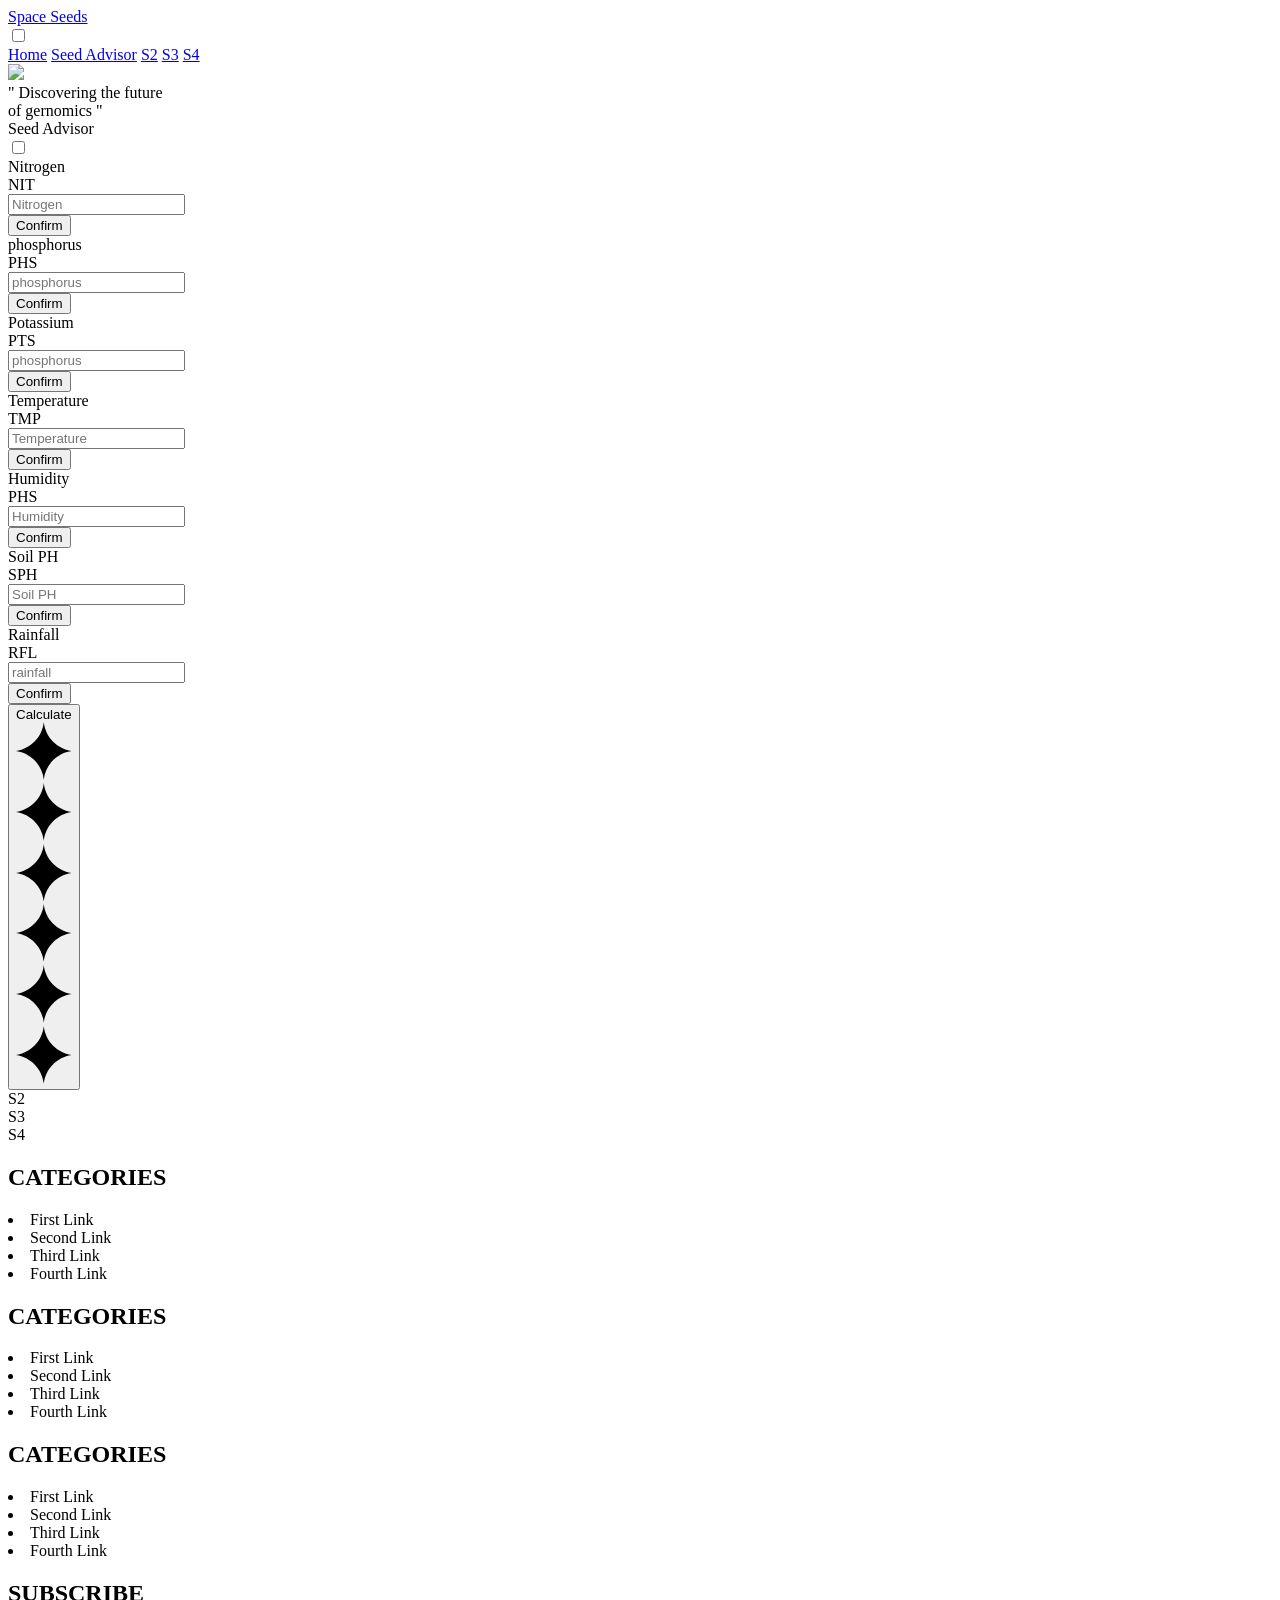
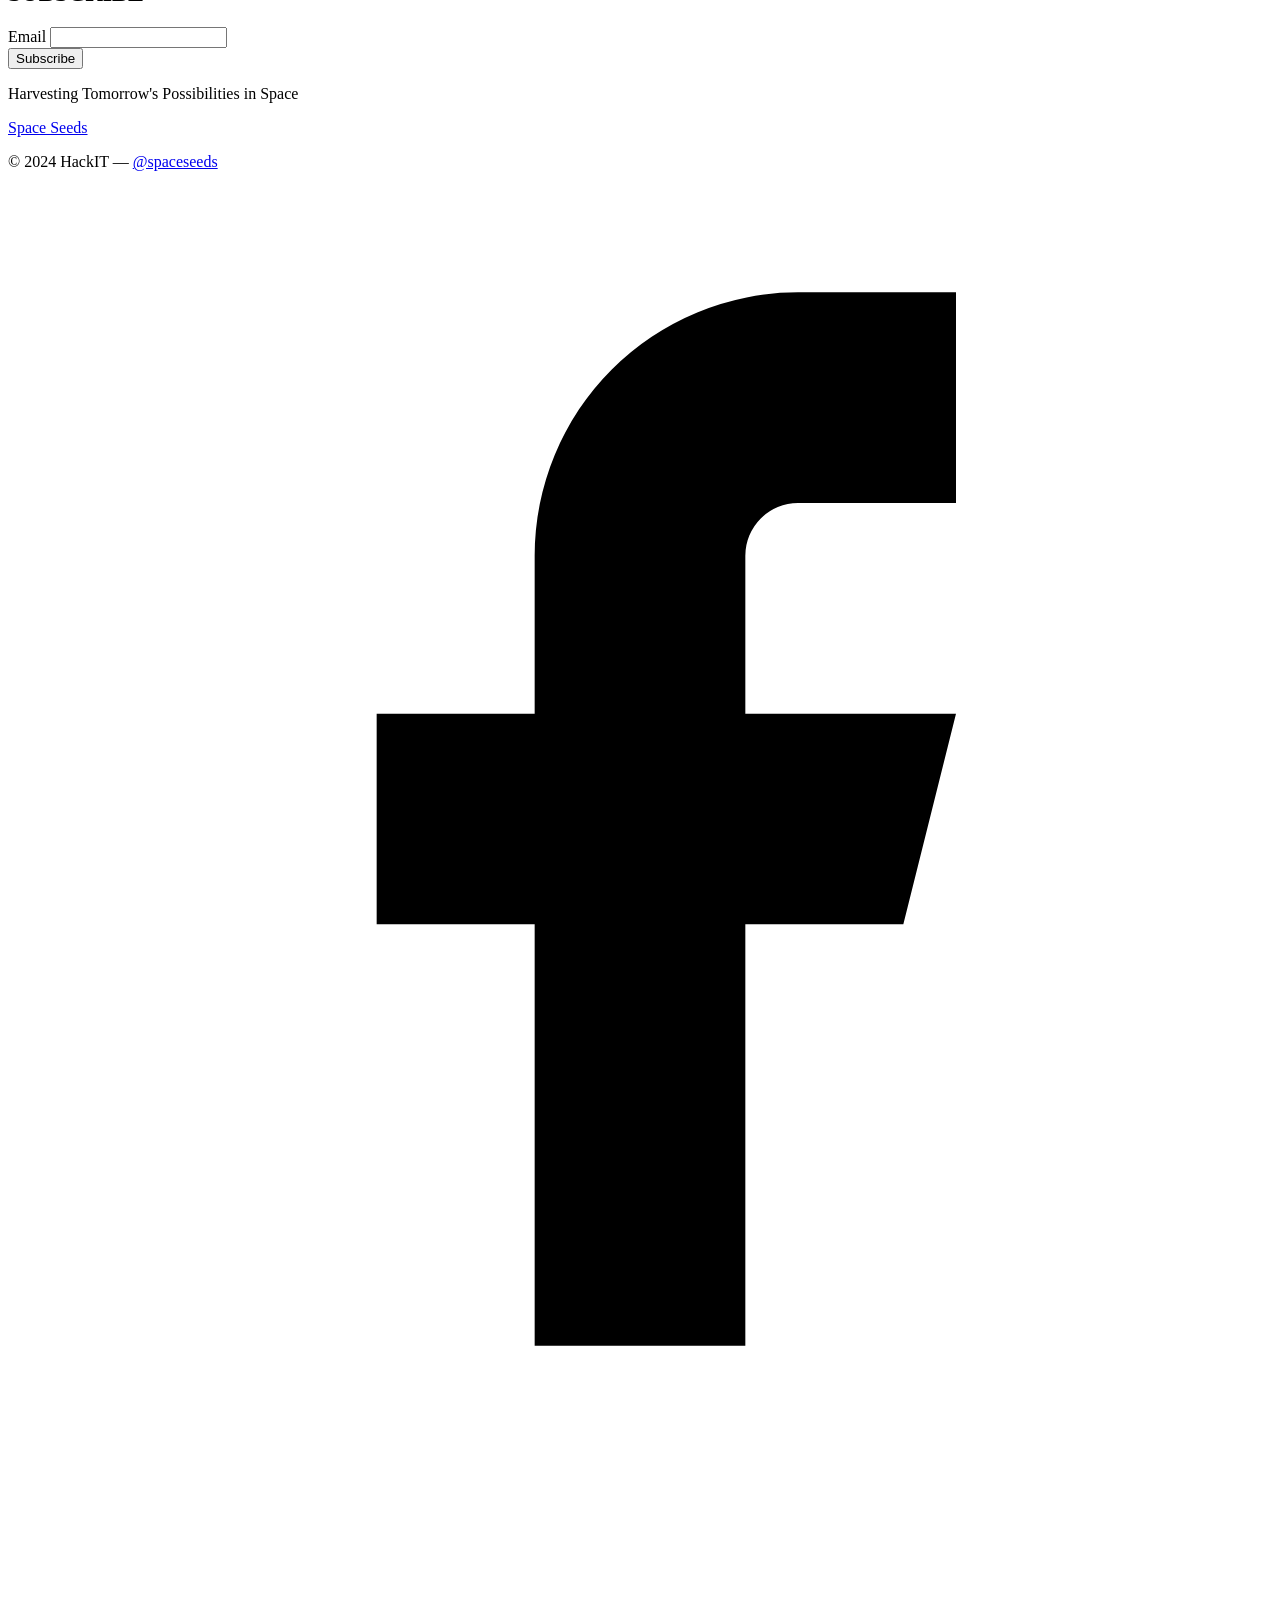
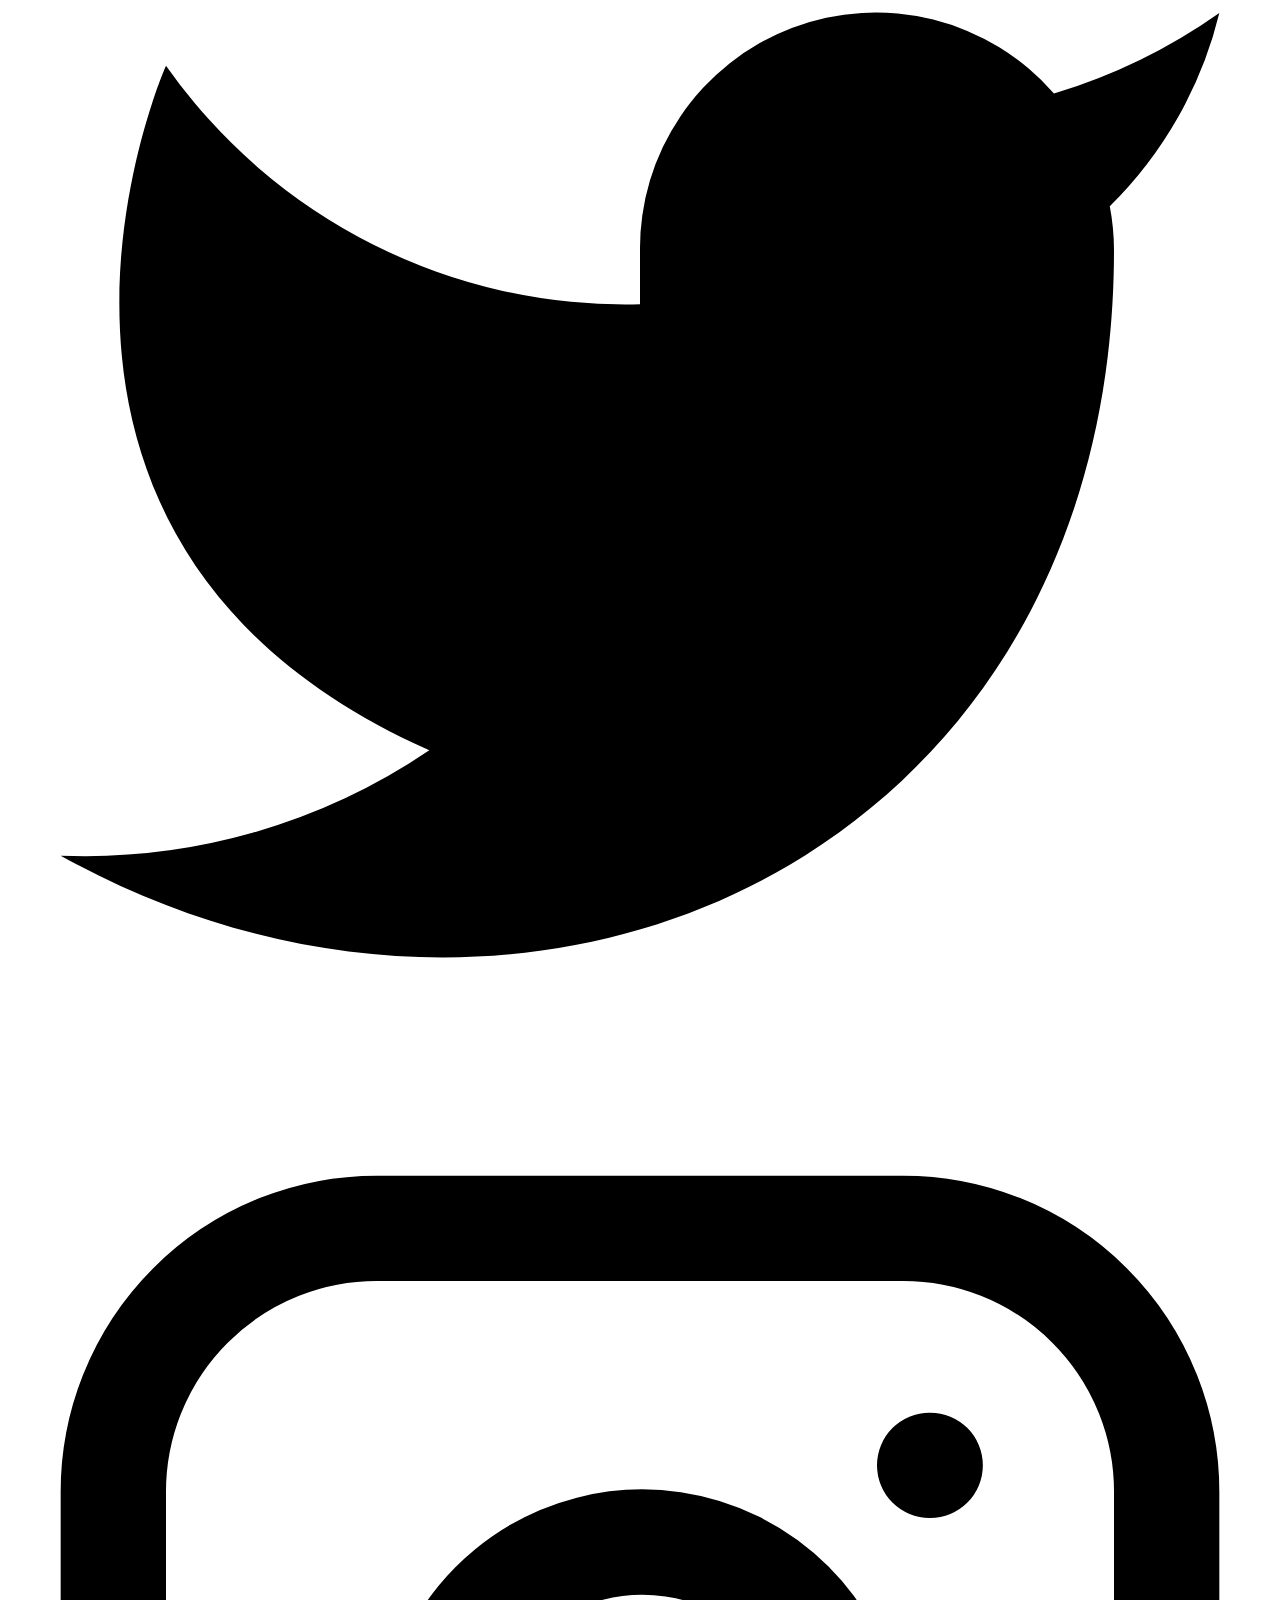
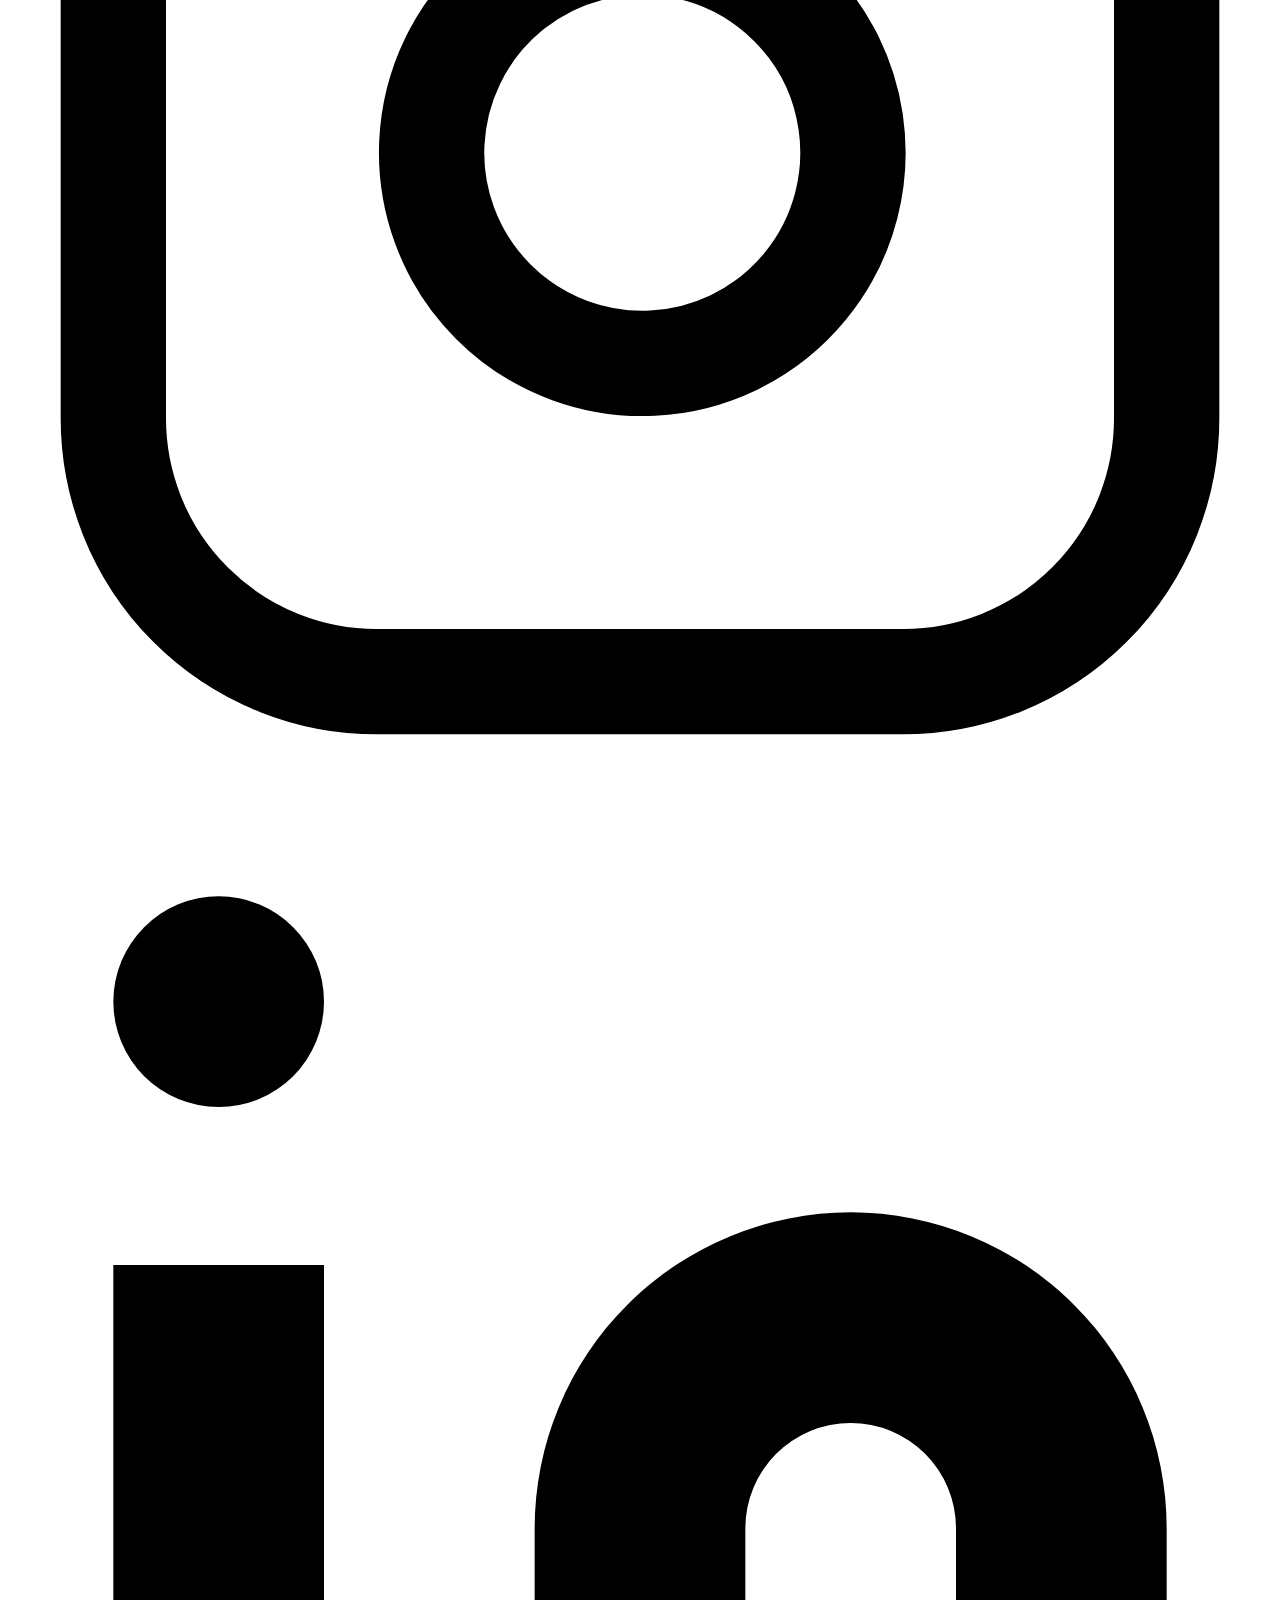
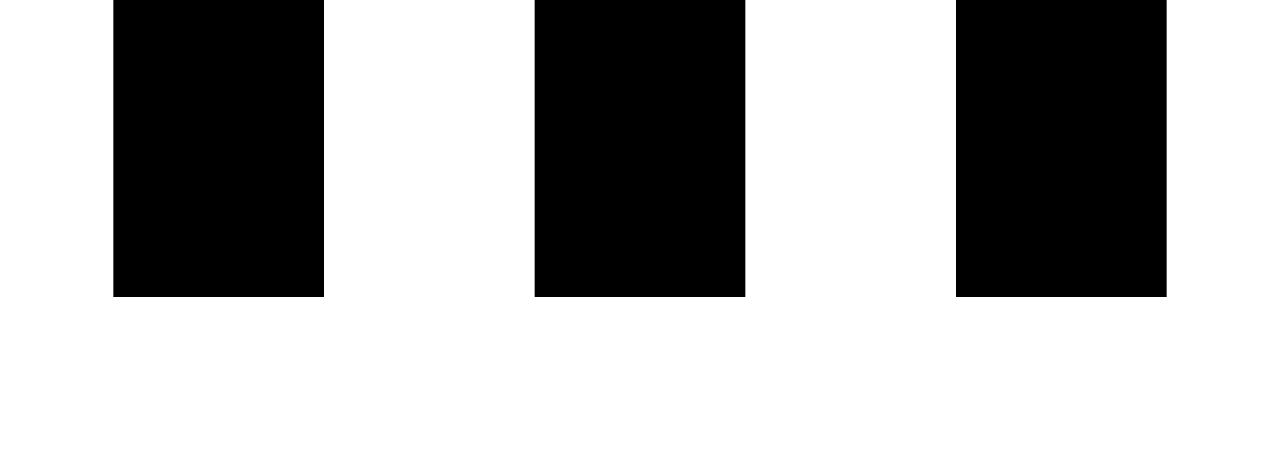
==== templates/index.html @ 8d67292d "half project" ====
<!DOCTYPE html>
<html lang="en" class="scroll-smooth">
<head>
    <meta charset="UTF-8">
    <meta name="viewport" content="width=device-width, initial-scale=1.0">
    <title>Space Seeds</title>
    <script defer src="script.js"></script>
    <link rel="stylesheet" href="output.css">
    <link rel="stylesheet" href="index.css">
    <link rel="stylesheet" href="fonts.css">
    <link rel="preconnect" href="https://fonts.googleapis.com">
    <link rel="preconnect" href="https://fonts.gstatic.com" crossorigin>
    <link href="https://fonts.googleapis.com/css2?family=Alegreya:ital,wght@0,400..900;1,400..900&family=Alumni+Sans+Pinstripe:ital@0;1&family=Amatic+SC:wght@400;700&family=Lovers+Quarrel&family=Montserrat:ital,wght@0,100..900;1,100..900&family=Poppins:ital,wght@0,100;0,200;0,300;0,400;0,500;0,600;0,700;0,800;0,900;1,100;1,200;1,300;1,400;1,500;1,600;1,700;1,800;1,900&family=Raleway:ital,wght@0,100..900;1,100..900&family=Ubuntu:ital,wght@0,300;0,400;0,500;0,700;1,300;1,400;1,500;1,700&display=swap" rel="stylesheet">
</head>
<body>
    <div id="cursor1" class="w-[5px] h-[5px] absolute bg-white opacity-70 rounded-full duration-200 ease-out pointer-events-none z-[1000000000]"></div>
    <div id="cursor2" class="w-[6rem] h-[6rem] absolute bg-transparent border-2 border-solid border-white opacity-70 rounded-full duration-[0.6s] ease-out pointer-events-none z-[1000000000] animate-cursorAnimation"></div>

    <header class="w-[100vw] h-[15vh] flex justify-between box-border fixed top-0 bg-black text-white px-0 lg:px-5 z-50">
        <div class="w-[20%] lg:w-[60%] h-full text-center flex items-start lg:items-center justify-start">
            <a class="cursor-pointer alumni-sans-pinstripe-regular text-6xl lg:text-6xl uppercase tracking-[-0.09em] opacity-80 ml-5" href="index.html">Space Seeds</a>
        </div>
        <div class="w-[70vw] lg:w-[40%] h-[100vh] lg:h-[100%] flex flex-col justify-start lg:justify-around items-end lg:items-center raleway uppercase tracking-widest text-base lg:mx-0 transition-colors duration-500">
            <div class="py-6 flex lg:hidden mr-5 z-50">
                <label class="burger" for="mobileMenu">
                    <input type="checkbox" id="mobileMenu">
                    <span class="transition-colors duration-500 ease-in"></span>
                    <span class="transition-colors duration-500 ease-in"></span>
                    <span class="transition-colors duration-500 ease-in"></span>
                </label>
            </div>

            <div id="menu" class="w-[70vw] lg:w-[40%] h-[100vh] lg:h-full pt-28 px-6 lg:p-0 absolute bg-white lg:bg-black text-black lg:text-gray-400 flex flex-col lg:flex-row justify-start lg:justify-around items-end lg:items-center raleway uppercase tracking-widest text-base mr-[-30rem] lg:mr-0 transition-[margin] ease-linear duration-500">
                <a class="nav_link active" href="#home">Home</a>
                <a class="nav_link" href="#s1">Seed Advisor</a>
                <a class="nav_link" href="#s2">S2</a>
                <a class="nav_link" href="#s3">S3</a>
                <a class="nav_link" href="#s4">S4</a>
            </div>
        </div>
    </header>

    <main class="w-full h-full bg-black text-white">
        <section id="home" class="section relative w-full h-[100vh] flex justify-center items-center">
            <div class="h-full w-full flex justify-center items-end overflow-hidden bg-black maskimage">
                <img class="w-auto h-[80%] scale-105 opacity-60" src="images/bg.png">
            </div>

            <div class="absolute w-full h-auto flex justify-center items-center alumni-sans-pinstripe-regular mt-[-200px]">
                <div class="w-auto h-auto text-[6.5rem] tracking-[0.03em] leading-[1] text-center amatic-sc-regular">
                    " Discovering the future <br> of gernomics "</div>
                </div>
            </div>
        </section>

        <section id="s1" class="raleway section w-full h-auto flex flex-col justify-center items-center mt-12">
          <div class="amatic-sc-regular text-white text-[4rem] mb-12">
            Seed Advisor
          </div>

          <form name="seedAdvisor" action="/predict" method="POST" class="w-auto h-auto flex flex-col justify-center items-center">
            <div class="w-auto h-auto flex space-x-16 mb-12">
              <label class="bb8-toggle">
                <input name="planet" class="bb8-toggle__checkbox" type="checkbox">
                <div class="bb8-toggle__container">
                  <div class="bb8-toggle__scenery">
                    <div class="bb8-toggle__star"></div>
                    <div class="bb8-toggle__star"></div>
                    <div class="bb8-toggle__star"></div>
                    <div class="bb8-toggle__star"></div>
                    <div class="bb8-toggle__star"></div>
                    <div class="bb8-toggle__star"></div>
                    <div class="bb8-toggle__star"></div>
                    <div class="tatto-1"></div>
                    <div class="tatto-2"></div>
                    <div class="gomrassen"></div>
                    <div class="hermes"></div>
                    <div class="chenini"></div>
                    <div class="bb8-toggle__cloud"></div>
                    <div class="bb8-toggle__cloud"></div>
                    <div class="bb8-toggle__cloud"></div>
                  </div>
                  <div class="bb8">
                    <div class="bb8__head-container">
                      <div class="bb8__antenna"></div>
                      <div class="bb8__antenna"></div>
                      <div class="bb8__head"></div>
                    </div>
                    <div class="bb8__body"></div>
                  </div>
                  <div class="artificial__hidden">
                    <div class="bb8__shadow"></div>
                  </div>
                </div>
              </label>

              <div class="product-container product">
                <div class="card">
                    <div class="content">
                      <div class="title">Nitrogen</div>
                      <div class="bg-title">NIT</div>
                      <div class="feature">
                        <input name="Nitrogen" type="text" placeholder="Nitrogen">
                      </div>
                      <button class="btn-buy">Confirm</button>
                    </div>
                </div>
              </div>
  
              <div class="product-container product">
                <div class="card">
                    <div class="content">
                      <div class="title">phosphorus</div>
                      <div class="bg-title">PHS</div>
                      <div class="feature">
                        <input name="phosphorus"  required="" type="text" placeholder="phosphorus">
                      </div>
                      <button class="btn-buy">Confirm</button>
                    </div>
                </div>
              </div>
  
              <div class="product-container product">
                <div class="card">
                    <div class="content">
                      <div class="title">Potassium</div>
                      <div class="bg-title">PTS</div>
                      <div class="feature">
                        <input name="Potassium" required="" type="text" placeholder="phosphorus">
                      </div>
                      <button class="btn-buy">Confirm</button>
                    </div>
                </div>
              </div>
            </div>
  
            <div class="w-auto h-auto flex space-x-16">
              <div class="product-container product">
                <div class="card">
                    <div class="content">
                      <div class="title">Temperature</div>
                      <div class="bg-title">TMP</div>
                      <div class="feature">
                        <input name="Temperature" required="" type="text" placeholder="Temperature">
                      </div>
                      <button class="btn-buy">Confirm</button>
                    </div>
                </div>
              </div>
  
              <div class="product-container product">
                <div class="card">
                    <div class="content">
                      <div class="title">Humidity</div>
                      <div class="bg-title">PHS</div>
                      <div class="feature">
                        <input name="Humidity" required="" type="text" placeholder="Humidity">
                      </div>
                      <button class="btn-buy">Confirm</button>
                    </div>
                </div>
              </div>
  
              <div class="product-container product">
                <div class="card">
                    <div class="content">
                      <div class="title">Soil PH</div>
                      <div class="bg-title">SPH</div>
                      <div class="feature">
                        <input name="Soil PH" required="" type="text" placeholder="Soil PH">
                      </div>
                      <button class="btn-buy">Confirm</button>
                    </div>
                </div>
              </div>
  
              <div class="product-container product">
                <div class="card">
                    <div class="content">
                      <div class="title">Rainfall</div>
                      <div class="bg-title">RFL</div>
                      <div class="feature">
                        <input name="Rainfall" required="" type="text" placeholder="rainfall">
                      </div>
                      <button class="btn-buy">Confirm</button>
                    </div>
                </div>
              </div>
            </div>
  
            <div class="mt-20 cal-container">
              <button>
                Calculate
                <div class="star-1">
                  <svg
                    xmlns="http://www.w3.org/2000/svg"
                    xml:space="preserve"
                    version="1.1"
                    style="shape-rendering:geometricPrecision; text-rendering:geometricPrecision; image-rendering:optimizeQuality; fill-rule:evenodd; clip-rule:evenodd"
                    viewBox="0 0 784.11 815.53"
                    xmlns:xlink="http://www.w3.org/1999/xlink"
                  >
                    <defs></defs>
                    <g id="Layer_x0020_1">
                      <metadata id="CorelCorpID_0Corel-Layer"></metadata>
                      <path
                        class="fil0"
                        d="M392.05 0c-20.9,210.08 -184.06,378.41 -392.05,407.78 207.96,29.37 371.12,197.68 392.05,407.74 20.93,-210.06 184.09,-378.37 392.05,-407.74 -207.98,-29.38 -371.16,-197.69 -392.06,-407.78z"
                      ></path>
                    </g>
                  </svg>
                </div>
                <div class="star-2">
                  <svg
                    xmlns="http://www.w3.org/2000/svg"
                    xml:space="preserve"
                    version="1.1"
                    style="shape-rendering:geometricPrecision; text-rendering:geometricPrecision; image-rendering:optimizeQuality; fill-rule:evenodd; clip-rule:evenodd"
                    viewBox="0 0 784.11 815.53"
                    xmlns:xlink="http://www.w3.org/1999/xlink"
                  >
                    <defs></defs>
                    <g id="Layer_x0020_1">
                      <metadata id="CorelCorpID_0Corel-Layer"></metadata>
                      <path
                        class="fil0"
                        d="M392.05 0c-20.9,210.08 -184.06,378.41 -392.05,407.78 207.96,29.37 371.12,197.68 392.05,407.74 20.93,-210.06 184.09,-378.37 392.05,-407.74 -207.98,-29.38 -371.16,-197.69 -392.06,-407.78z"
                      ></path>
                    </g>
                  </svg>
                </div>
                <div class="star-3">
                  <svg
                    xmlns="http://www.w3.org/2000/svg"
                    xml:space="preserve"
                    version="1.1"
                    style="shape-rendering:geometricPrecision; text-rendering:geometricPrecision; image-rendering:optimizeQuality; fill-rule:evenodd; clip-rule:evenodd"
                    viewBox="0 0 784.11 815.53"
                    xmlns:xlink="http://www.w3.org/1999/xlink"
                  >
                    <defs></defs>
                    <g id="Layer_x0020_1">
                      <metadata id="CorelCorpID_0Corel-Layer"></metadata>
                      <path
                        class="fil0"
                        d="M392.05 0c-20.9,210.08 -184.06,378.41 -392.05,407.78 207.96,29.37 371.12,197.68 392.05,407.74 20.93,-210.06 184.09,-378.37 392.05,-407.74 -207.98,-29.38 -371.16,-197.69 -392.06,-407.78z"
                      ></path>
                    </g>
                  </svg>
                </div>
                <div class="star-4">
                  <svg
                    xmlns="http://www.w3.org/2000/svg"
                    xml:space="preserve"
                    version="1.1"
                    style="shape-rendering:geometricPrecision; text-rendering:geometricPrecision; image-rendering:optimizeQuality; fill-rule:evenodd; clip-rule:evenodd"
                    viewBox="0 0 784.11 815.53"
                    xmlns:xlink="http://www.w3.org/1999/xlink"
                  >
                    <defs></defs>
                    <g id="Layer_x0020_1">
                      <metadata id="CorelCorpID_0Corel-Layer"></metadata>
                      <path
                        class="fil0"
                        d="M392.05 0c-20.9,210.08 -184.06,378.41 -392.05,407.78 207.96,29.37 371.12,197.68 392.05,407.74 20.93,-210.06 184.09,-378.37 392.05,-407.74 -207.98,-29.38 -371.16,-197.69 -392.06,-407.78z"
                      ></path>
                    </g>
                  </svg>
                </div>
                <div class="star-5">
                  <svg
                    xmlns="http://www.w3.org/2000/svg"
                    xml:space="preserve"
                    version="1.1"
                    style="shape-rendering:geometricPrecision; text-rendering:geometricPrecision; image-rendering:optimizeQuality; fill-rule:evenodd; clip-rule:evenodd"
                    viewBox="0 0 784.11 815.53"
                    xmlns:xlink="http://www.w3.org/1999/xlink"
                  >
                    <defs></defs>
                    <g id="Layer_x0020_1">
                      <metadata id="CorelCorpID_0Corel-Layer"></metadata>
                      <path
                        class="fil0"
                        d="M392.05 0c-20.9,210.08 -184.06,378.41 -392.05,407.78 207.96,29.37 371.12,197.68 392.05,407.74 20.93,-210.06 184.09,-378.37 392.05,-407.74 -207.98,-29.38 -371.16,-197.69 -392.06,-407.78z"
                      ></path>
                    </g>
                  </svg>
                </div>
                <div class="star-6">
                  <svg
                    xmlns="http://www.w3.org/2000/svg"
                    xml:space="preserve"
                    version="1.1"
                    style="shape-rendering:geometricPrecision; text-rendering:geometricPrecision; image-rendering:optimizeQuality; fill-rule:evenodd; clip-rule:evenodd"
                    viewBox="0 0 784.11 815.53"
                    xmlns:xlink="http://www.w3.org/1999/xlink"
                  >
                    <defs></defs>
                    <g id="Layer_x0020_1">
                      <metadata id="CorelCorpID_0Corel-Layer"></metadata>
                      <path
                        class="fil0"
                        d="M392.05 0c-20.9,210.08 -184.06,378.41 -392.05,407.78 207.96,29.37 371.12,197.68 392.05,407.74 20.93,-210.06 184.09,-378.37 392.05,-407.74 -207.98,-29.38 -371.16,-197.69 -392.06,-407.78z"
                      ></path>
                    </g>
                  </svg>
                </div>
              </button>
            </div>
          </form>
        </section>

        <section id="s2" class="section w-full h-[100vh] flex justify-center items-center">S2</section>

        <section id="s3" class="section w-full h-[100vh] flex justify-center items-center">S3</section>

        <section id="s4" class="section w-full h-[100vh] flex justify-center items-center">S4</section>
    </main>

    <footer id="footer" class="section text-gray-400 bg-black body-font">
        <div class="container px-5 py-24 mx-auto">
          <div class="flex flex-wrap md:text-left text-center order-first">
            <div class="lg:w-1/4 md:w-1/2 w-full px-4">
              <h2 class="title-font font-medium text-white tracking-widest text-sm mb-3">CATEGORIES</h2>
              <nav class="list-none mb-10">
                <li>
                  <a class="text-gray-400 hover:text-white">First Link</a>
                </li>
                <li>
                  <a class="text-gray-400 hover:text-white">Second Link</a>
                </li>
                <li>
                  <a class="text-gray-400 hover:text-white">Third Link</a>
                </li>
                <li>
                  <a class="text-gray-400 hover:text-white">Fourth Link</a>
                </li>
              </nav>
            </div>
            <div class="lg:w-1/4 md:w-1/2 w-full px-4">
              <h2 class="title-font font-medium text-white tracking-widest text-sm mb-3">CATEGORIES</h2>
              <nav class="list-none mb-10">
                <li>
                  <a class="text-gray-400 hover:text-white">First Link</a>
                </li>
                <li>
                  <a class="text-gray-400 hover:text-white">Second Link</a>
                </li>
                <li>
                  <a class="text-gray-400 hover:text-white">Third Link</a>
                </li>
                <li>
                  <a class="text-gray-400 hover:text-white">Fourth Link</a>
                </li>
              </nav>
            </div>
            <div class="lg:w-1/4 md:w-1/2 w-full px-4">
              <h2 class="title-font font-medium text-white tracking-widest text-sm mb-3">CATEGORIES</h2>
              <nav class="list-none mb-10">
                <li>
                  <a class="text-gray-400 hover:text-white">First Link</a>
                </li>
                <li>
                  <a class="text-gray-400 hover:text-white">Second Link</a>
                </li>
                <li>
                  <a class="text-gray-400 hover:text-white">Third Link</a>
                </li>
                <li>
                  <a class="text-gray-400 hover:text-white">Fourth Link</a>
                </li>
              </nav>
            </div>
            <div class="lg:w-1/4 md:w-1/2 w-full px-4">
              <h2 class="title-font font-medium text-white tracking-widest text-sm mb-3">SUBSCRIBE</h2>
              <div class="flex xl:flex-nowrap md:flex-nowrap lg:flex-wrap flex-wrap justify-center items-end md:justify-start">
                <div class="relative w-40 sm:w-auto xl:mr-4 lg:mr-0 sm:mr-4 mr-2">
                  <label for="footer-field" class="leading-7 text-sm text-gray-400">Email</label>
                  <input type="text" id="footer-field" name="footer-field" class="w-full bg-gray-800 rounded border bg-opacity-40 border-gray-700 focus:bg-transparent focus:ring-2 focus:ring-indigo-900 focus:border-white text-base outline-none text-gray-100 py-1 px-3 leading-8 transition-colors duration-200 ease-in-out">
                </div>
                <button class="lg:mt-2 xl:mt-0 flex-shrink-0 inline-flex text-black bg-gray-400 border-0 py-2 px-6 focus:outline-none hover:bg-white rounded">Subscribe</button>
              </div>
              <p class="text-gray-500 text-sm mt-2 md:text-left text-center">Harvesting Tomorrow's Possibilities in Space
              </p>
            </div>
          </div>
        </div>
        <div class="bg-black">
          <div class="container px-5 py-6 mx-auto flex items-center sm:flex-row flex-col">
            <div class="w-auto h-full flex title-font font-medium items-center md:justify-start justify-center text-white">
                <a class="cursor-pointer alumni-sans-pinstripe-regular text-6xl lg:text-6xl uppercase tracking-[-0.09em]" href="index.html">Space Seeds</a>
            </div>
            <p class="text-sm text-gray-400 sm:ml-6 sm:mt-0 mt-4">© 2024 HackIT —
              <a href="https://twitter.com/knyttneve" class="text-gray-500 ml-1" target="_blank" rel="noopener noreferrer">@spaceseeds</a>
            </p>
            <span class="inline-flex sm:ml-auto sm:mt-0 mt-4 justify-center sm:justify-start">
              <a class="text-gray-400">
                <svg fill="currentColor" stroke-linecap="round" stroke-linejoin="round" stroke-width="2" class="w-5 h-5" viewBox="0 0 24 24">
                  <path d="M18 2h-3a5 5 0 00-5 5v3H7v4h3v8h4v-8h3l1-4h-4V7a1 1 0 011-1h3z"></path>
                </svg>
              </a>
              <a class="ml-3 text-gray-400">
                <svg fill="currentColor" stroke-linecap="round" stroke-linejoin="round" stroke-width="2" class="w-5 h-5" viewBox="0 0 24 24">
                  <path d="M23 3a10.9 10.9 0 01-3.14 1.53 4.48 4.48 0 00-7.86 3v1A10.66 10.66 0 013 4s-4 9 5 13a11.64 11.64 0 01-7 2c9 5 20 0 20-11.5a4.5 4.5 0 00-.08-.83A7.72 7.72 0 0023 3z"></path>
                </svg>
              </a>
              <a class="ml-3 text-gray-400">
                <svg fill="none" stroke="currentColor" stroke-linecap="round" stroke-linejoin="round" stroke-width="2" class="w-5 h-5" viewBox="0 0 24 24">
                  <rect width="20" height="20" x="2" y="2" rx="5" ry="5"></rect>
                  <path d="M16 11.37A4 4 0 1112.63 8 4 4 0 0116 11.37zm1.5-4.87h.01"></path>
                </svg>
              </a>
              <a class="ml-3 text-gray-400">
                <svg fill="currentColor" stroke="currentColor" stroke-linecap="round" stroke-linejoin="round" stroke-width="0" class="w-5 h-5" viewBox="0 0 24 24">
                  <path stroke="none" d="M16 8a6 6 0 016 6v7h-4v-7a2 2 0 00-2-2 2 2 0 00-2 2v7h-4v-7a6 6 0 016-6zM2 9h4v12H2z"></path>
                  <circle cx="4" cy="4" r="2" stroke="none"></circle>
                </svg>
              </a>
            </span>
          </div>
        </div>
      </footer>
</body>
</html>
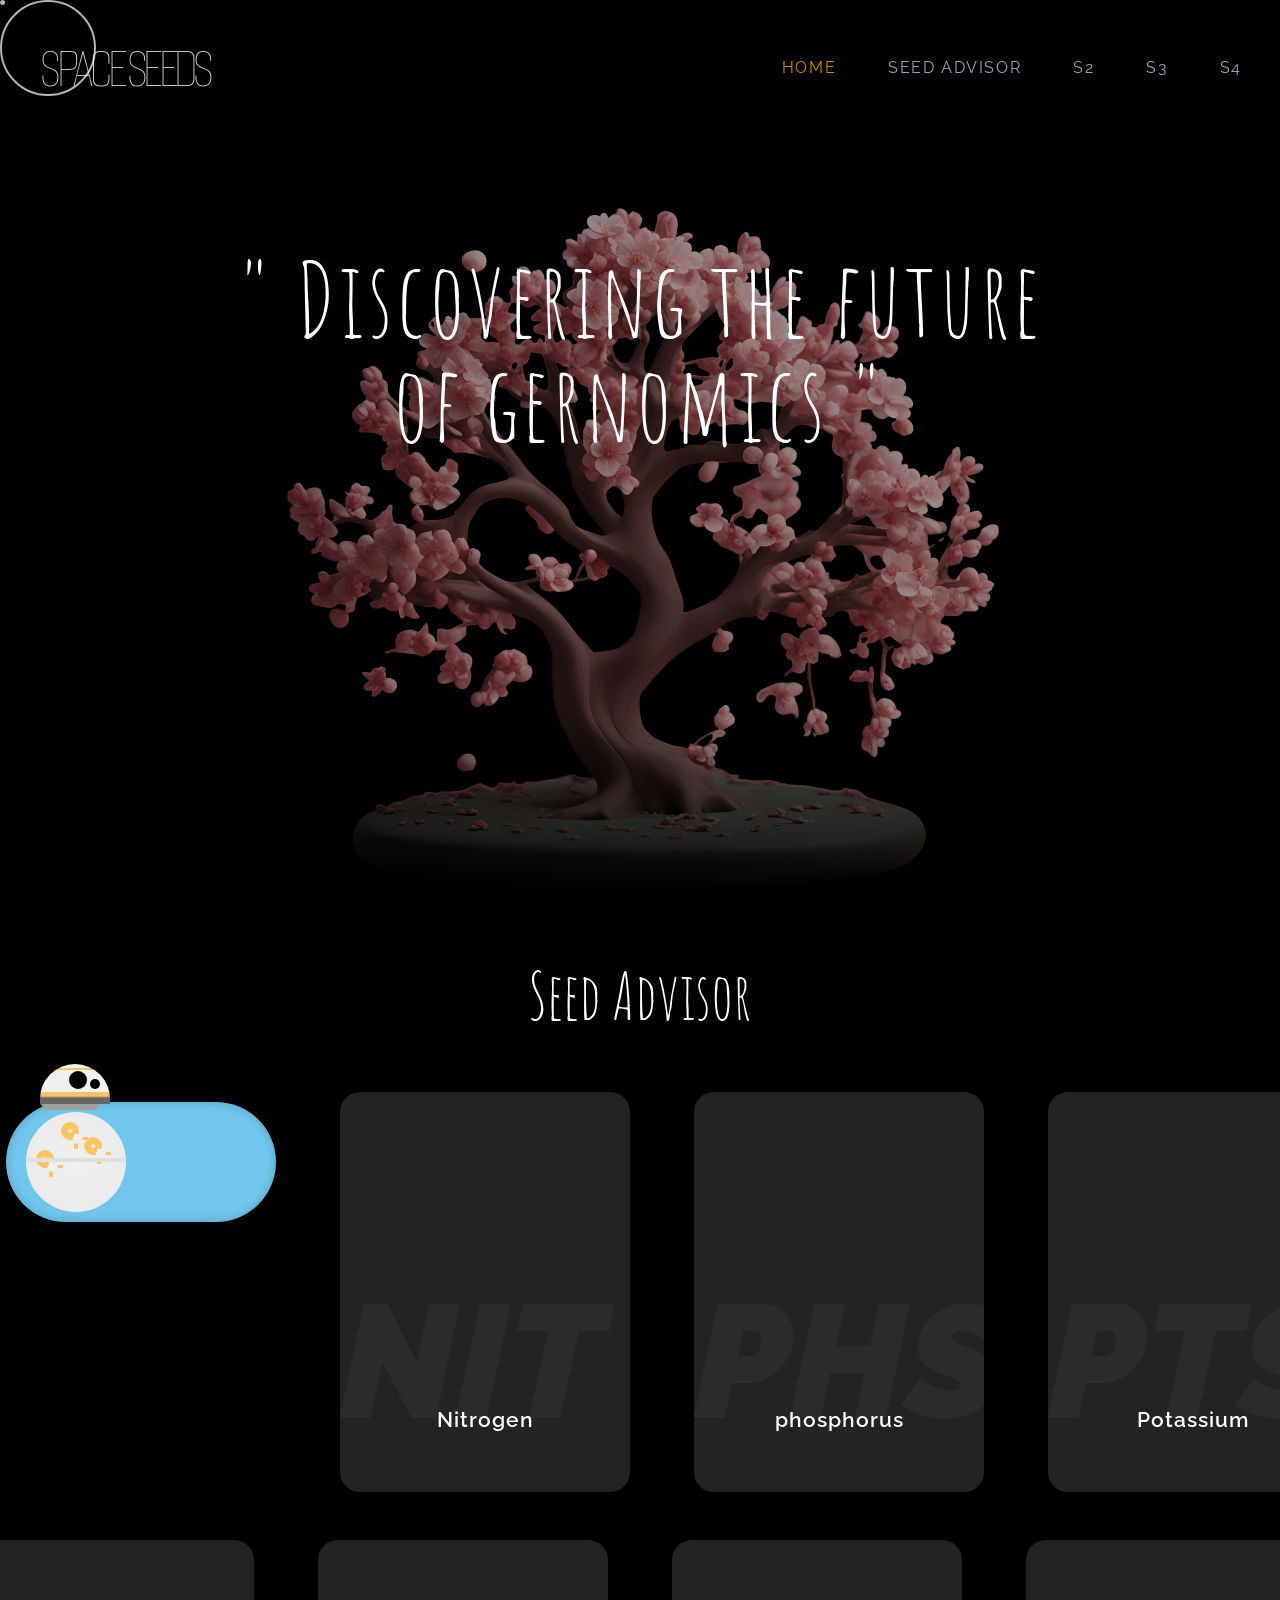
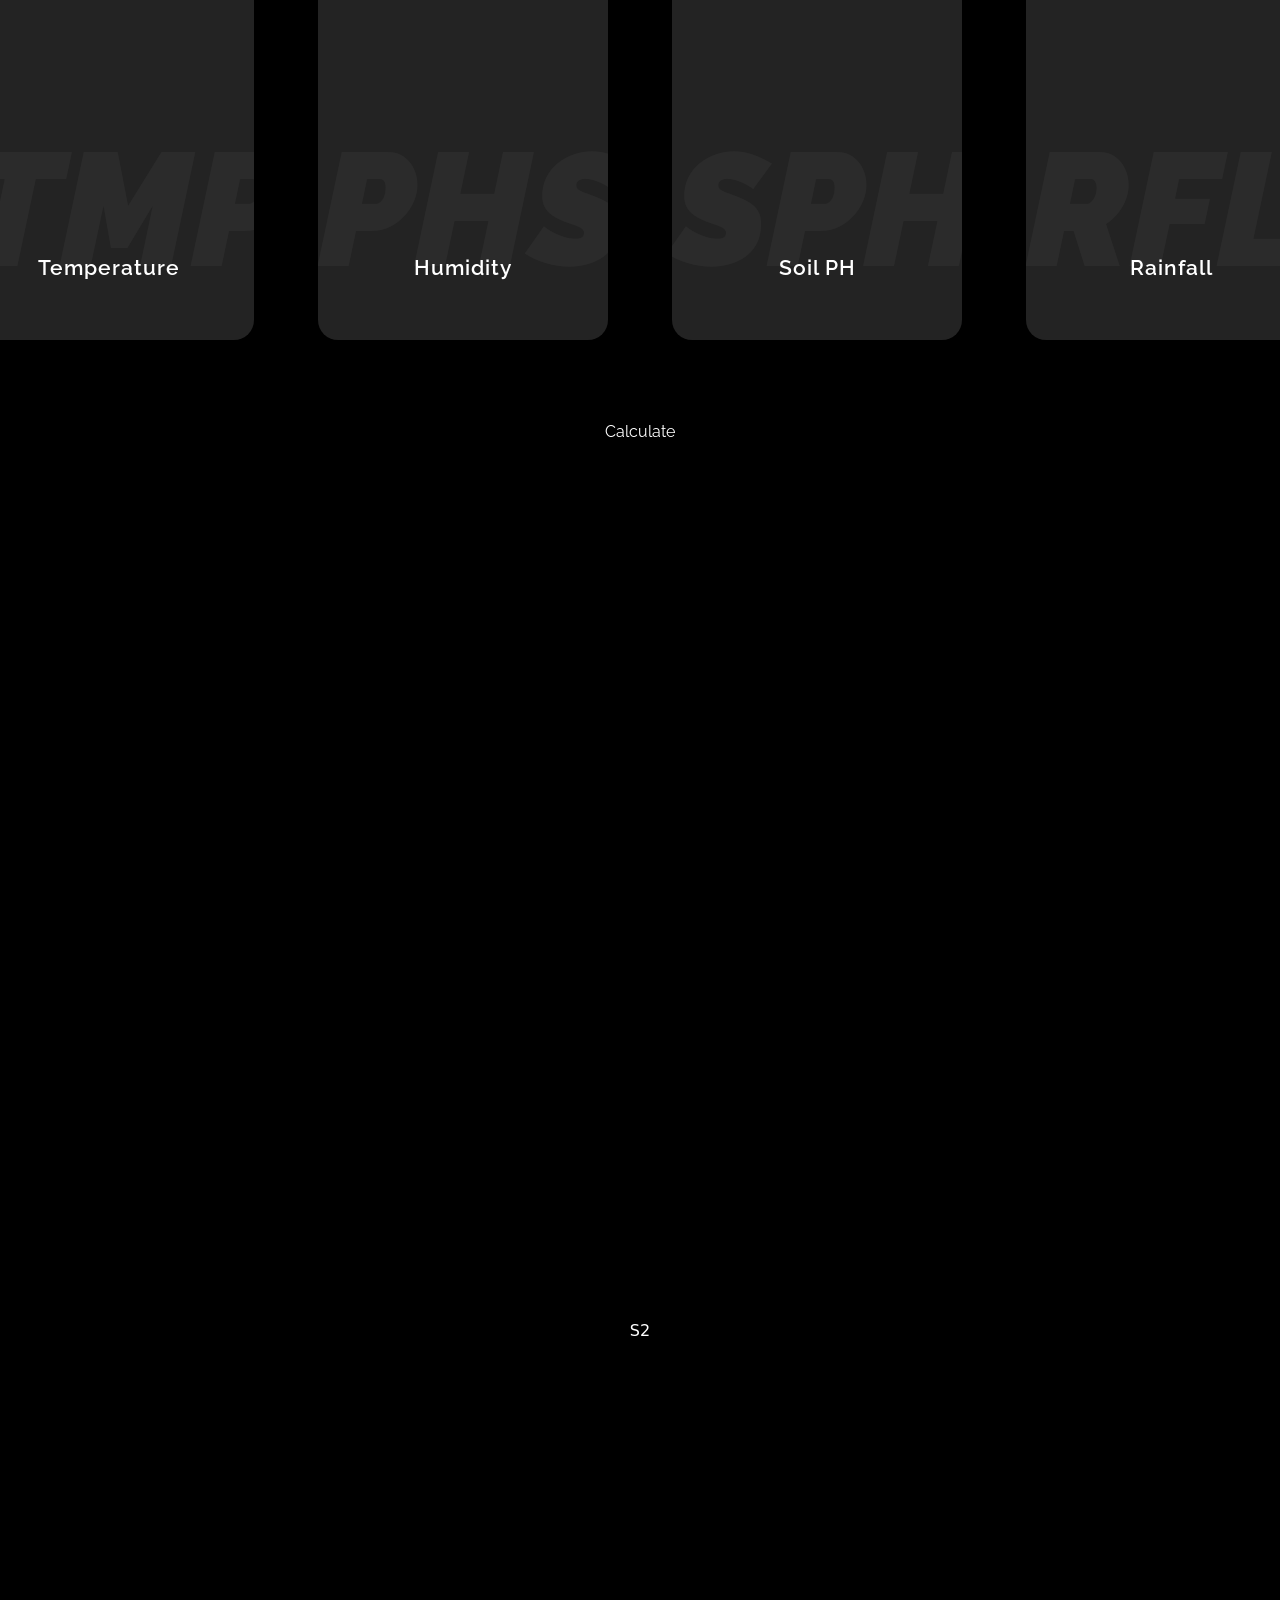
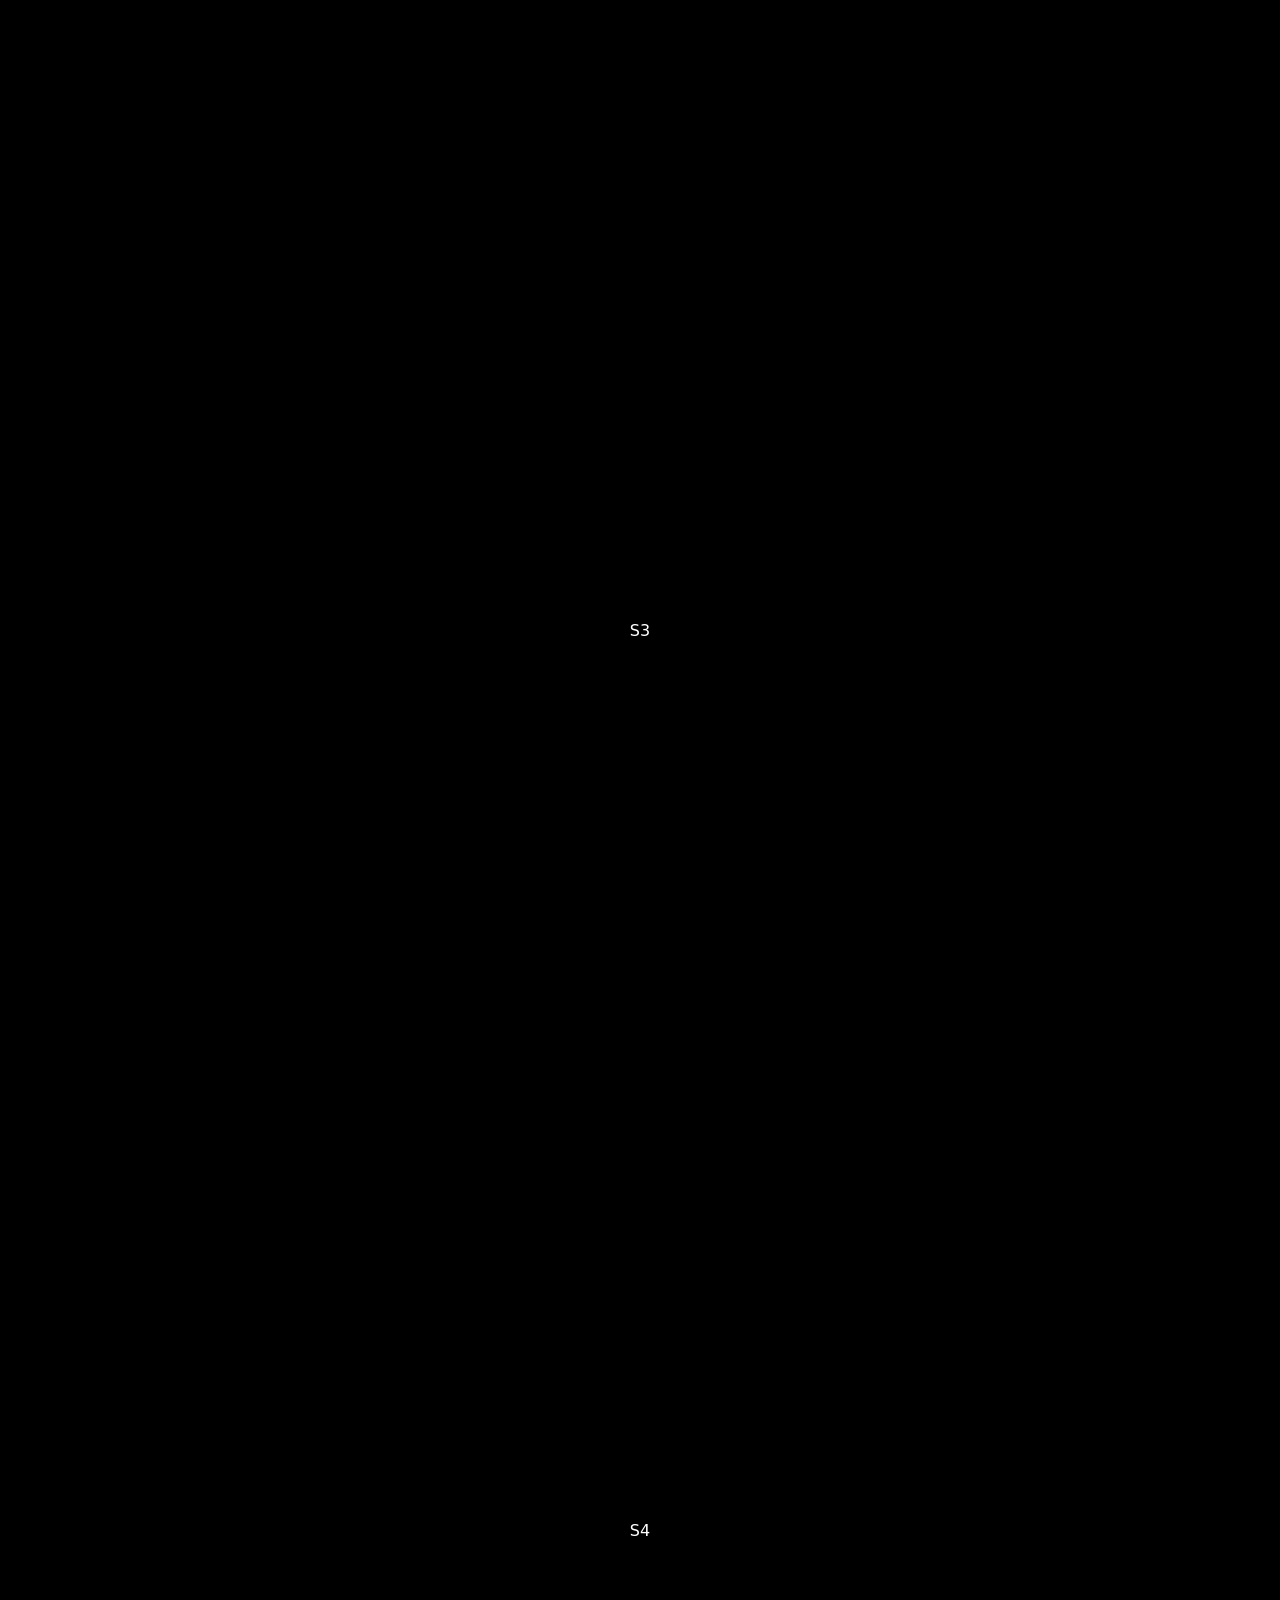
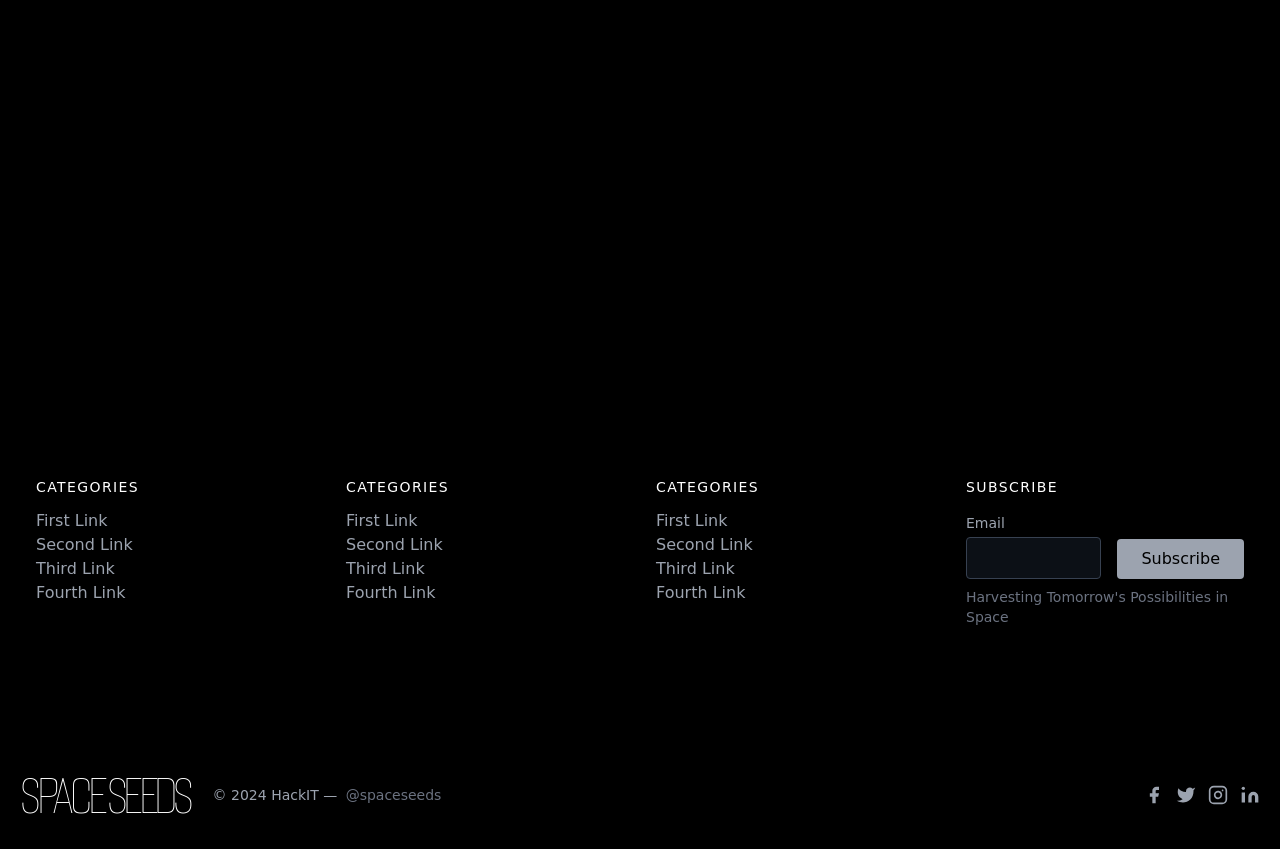
==== commit 3ea4448c: "Integration & Error solve" ====
--- a/templates/index.html
+++ b/templates/index.html
@@ -1,26 +1,38 @@
 <!DOCTYPE html>
 <html lang="en" class="scroll-smooth">
+
 <head>
     <meta charset="UTF-8">
     <meta name="viewport" content="width=device-width, initial-scale=1.0">
     <title>Space Seeds</title>
-    <script defer src="script.js"></script>
-    <link rel="stylesheet" href="output.css">
-    <link rel="stylesheet" href="index.css">
-    <link rel="stylesheet" href="fonts.css">
+    <script defer src="/static/script.js"></script>
+
+    <link rel="stylesheet" href="/static/css/font.css">
+    <link rel="stylesheet" href="/static/css/index.css">
+    <link rel="stylesheet" href="/static/css/output.css">
     <link rel="preconnect" href="https://fonts.googleapis.com">
     <link rel="preconnect" href="https://fonts.gstatic.com" crossorigin>
-    <link href="https://fonts.googleapis.com/css2?family=Alegreya:ital,wght@0,400..900;1,400..900&family=Alumni+Sans+Pinstripe:ital@0;1&family=Amatic+SC:wght@400;700&family=Lovers+Quarrel&family=Montserrat:ital,wght@0,100..900;1,100..900&family=Poppins:ital,wght@0,100;0,200;0,300;0,400;0,500;0,600;0,700;0,800;0,900;1,100;1,200;1,300;1,400;1,500;1,600;1,700;1,800;1,900&family=Raleway:ital,wght@0,100..900;1,100..900&family=Ubuntu:ital,wght@0,300;0,400;0,500;0,700;1,300;1,400;1,500;1,700&display=swap" rel="stylesheet">
+    <link
+        href="https://fonts.googleapis.com/css2?family=Alegreya:ital,wght@0,400..900;1,400..900&family=Alumni+Sans+Pinstripe:ital@0;1&family=Amatic+SC:wght@400;700&family=Lovers+Quarrel&family=Montserrat:ital,wght@0,100..900;1,100..900&family=Poppins:ital,wght@0,100;0,200;0,300;0,400;0,500;0,600;0,700;0,800;0,900;1,100;1,200;1,300;1,400;1,500;1,600;1,700;1,800;1,900&family=Raleway:ital,wght@0,100..900;1,100..900&family=Ubuntu:ital,wght@0,300;0,400;0,500;0,700;1,300;1,400;1,500;1,700&display=swap"
+        rel="stylesheet">
 </head>
+
 <body>
-    <div id="cursor1" class="w-[5px] h-[5px] absolute bg-white opacity-70 rounded-full duration-200 ease-out pointer-events-none z-[1000000000]"></div>
-    <div id="cursor2" class="w-[6rem] h-[6rem] absolute bg-transparent border-2 border-solid border-white opacity-70 rounded-full duration-[0.6s] ease-out pointer-events-none z-[1000000000] animate-cursorAnimation"></div>
-
-    <header class="w-[100vw] h-[15vh] flex justify-between box-border fixed top-0 bg-black text-white px-0 lg:px-5 z-50">
+    <div id="cursor1"
+        class="w-[5px] h-[5px] absolute bg-white opacity-70 rounded-full duration-200 ease-out pointer-events-none z-[1000000000]">
+    </div>
+    <div id="cursor2"
+        class="w-[6rem] h-[6rem] absolute bg-transparent border-2 border-solid border-white opacity-70 rounded-full duration-[0.6s] ease-out pointer-events-none z-[1000000000] animate-cursorAnimation">
+    </div>
+
+    <header
+        class="w-[100vw] h-[15vh] flex justify-between box-border fixed top-0 bg-black text-white px-0 lg:px-5 z-50">
         <div class="w-[20%] lg:w-[60%] h-full text-center flex items-start lg:items-center justify-start">
-            <a class="cursor-pointer alumni-sans-pinstripe-regular text-6xl lg:text-6xl uppercase tracking-[-0.09em] opacity-80 ml-5" href="index.html">Space Seeds</a>
+            <a class="cursor-pointer alumni-sans-pinstripe-regular text-6xl lg:text-6xl uppercase tracking-[-0.09em] opacity-80 ml-5"
+                href="index.html">Space Seeds</a>
         </div>
-        <div class="w-[70vw] lg:w-[40%] h-[100vh] lg:h-[100%] flex flex-col justify-start lg:justify-around items-end lg:items-center raleway uppercase tracking-widest text-base lg:mx-0 transition-colors duration-500">
+        <div
+            class="w-[70vw] lg:w-[40%] h-[100vh] lg:h-[100%] flex flex-col justify-start lg:justify-around items-end lg:items-center raleway uppercase tracking-widest text-base lg:mx-0 transition-colors duration-500">
             <div class="py-6 flex lg:hidden mr-5 z-50">
                 <label class="burger" for="mobileMenu">
                     <input type="checkbox" id="mobileMenu">
@@ -30,7 +42,8 @@
                 </label>
             </div>
 
-            <div id="menu" class="w-[70vw] lg:w-[40%] h-[100vh] lg:h-full pt-28 px-6 lg:p-0 absolute bg-white lg:bg-black text-black lg:text-gray-400 flex flex-col lg:flex-row justify-start lg:justify-around items-end lg:items-center raleway uppercase tracking-widest text-base mr-[-30rem] lg:mr-0 transition-[margin] ease-linear duration-500">
+            <div id="menu"
+                class="w-[70vw] lg:w-[40%] h-[100vh] lg:h-full pt-28 px-6 lg:p-0 absolute bg-white lg:bg-black text-black lg:text-gray-400 flex flex-col lg:flex-row justify-start lg:justify-around items-end lg:items-center raleway uppercase tracking-widest text-base mr-[-30rem] lg:mr-0 transition-[margin] ease-linear duration-500">
                 <a class="nav_link active" href="#home">Home</a>
                 <a class="nav_link" href="#s1">Seed Advisor</a>
                 <a class="nav_link" href="#s2">S2</a>
@@ -43,24 +56,58 @@
     <main class="w-full h-full bg-black text-white">
         <section id="home" class="section relative w-full h-[100vh] flex justify-center items-center">
             <div class="h-full w-full flex justify-center items-end overflow-hidden bg-black maskimage">
-                <img class="w-auto h-[80%] scale-105 opacity-60" src="images/bg.png">
-            </div>
-
-            <div class="absolute w-full h-auto flex justify-center items-center alumni-sans-pinstripe-regular mt-[-200px]">
+                <img class="w-auto h-[80%] scale-105 opacity-60" src="/static/images/bg.png">
+            </div>
+
+            <div
+                class="absolute w-full h-auto flex justify-center items-center alumni-sans-pinstripe-regular mt-[-200px]">
                 <div class="w-auto h-auto text-[6.5rem] tracking-[0.03em] leading-[1] text-center amatic-sc-regular">
                     " Discovering the future <br> of gernomics "</div>
-                </div>
+            </div>
             </div>
         </section>
 
-        <section id="s1" class="raleway section w-full h-auto flex flex-col justify-center items-center mt-12">
-          <div class="amatic-sc-regular text-white text-[4rem] mb-12">
-            Seed Advisor
-          </div>
-
-          <form name="seedAdvisor" action="/predict" method="POST" class="w-auto h-auto flex flex-col justify-center items-center">
-            <div class="w-auto h-auto flex space-x-16 mb-12">
-              <label class="bb8-toggle">
+        <form name="seedAdvisor" action="/predict" method="POST"
+            class="w-auto h-auto flex flex-col justify-center items-center">
+            <section id="s1" class="raleway section w-full h-auto flex flex-col justify-center items-center mt-12">
+                <div class="amatic-sc-regular text-white text-[4rem] mb-12">
+                    Seed Advisor
+                </div>
+
+                <div class="w-auto h-auto flex space-x-16 mb-12">
+                    <!--checkbox -->
+                    <input type="checkbox" name="planet" value="True" id="bb8-checkbox">
+                    <!--label connected to checkbox -->
+                    <label for="bb8-checkbox" class="switch">
+                        <div class="bb8">
+                            <div class="bb8-head">
+                            </div>
+                            <div class="bottom-head"></div>
+                            <!--end of head -->
+                            <div class="bb8-body">
+                                <div class="circle1">
+                                    <div class="s1"></div>
+                                    <div class="s2"></div>
+                                </div>
+                                <!--end circle1 -->
+                                <div class="circle2">
+                                    <div class="s1"></div>
+                                    <div class="s2"></div>
+                                </div>
+                                <!--end circle2-->
+                                <div class="circle3">
+                                    <div class="s1"></div>
+                                    <div class="s2"></div>
+                                </div>
+                                <!--end circle3 -->
+                            </div>
+                            <!--end bb8 body -->
+                        </div>
+                        <!--end bb8 wrapper -->
+                    </label>
+
+                    <!--
+                <label class="bb8-toggle">
                 <input name="planet" class="bb8-toggle__checkbox" type="checkbox">
                 <div class="bb8-toggle__container">
                   <div class="bb8-toggle__scenery">
@@ -94,221 +141,187 @@
                 </div>
               </label>
 
-              <div class="product-container product">
-                <div class="card">
-                    <div class="content">
-                      <div class="title">Nitrogen</div>
-                      <div class="bg-title">NIT</div>
-                      <div class="feature">
-                        <input name="Nitrogen" type="text" placeholder="Nitrogen">
-                      </div>
-                      <button class="btn-buy">Confirm</button>
-                    </div>
-                </div>
-              </div>
-  
-              <div class="product-container product">
-                <div class="card">
-                    <div class="content">
-                      <div class="title">phosphorus</div>
-                      <div class="bg-title">PHS</div>
-                      <div class="feature">
-                        <input name="phosphorus"  required="" type="text" placeholder="phosphorus">
-                      </div>
-                      <button class="btn-buy">Confirm</button>
-                    </div>
-                </div>
-              </div>
-  
-              <div class="product-container product">
-                <div class="card">
-                    <div class="content">
-                      <div class="title">Potassium</div>
-                      <div class="bg-title">PTS</div>
-                      <div class="feature">
-                        <input name="Potassium" required="" type="text" placeholder="phosphorus">
-                      </div>
-                      <button class="btn-buy">Confirm</button>
-                    </div>
-                </div>
-              </div>
-            </div>
-  
-            <div class="w-auto h-auto flex space-x-16">
-              <div class="product-container product">
-                <div class="card">
-                    <div class="content">
-                      <div class="title">Temperature</div>
-                      <div class="bg-title">TMP</div>
-                      <div class="feature">
-                        <input name="Temperature" required="" type="text" placeholder="Temperature">
-                      </div>
-                      <button class="btn-buy">Confirm</button>
-                    </div>
-                </div>
-              </div>
-  
-              <div class="product-container product">
-                <div class="card">
-                    <div class="content">
-                      <div class="title">Humidity</div>
-                      <div class="bg-title">PHS</div>
-                      <div class="feature">
-                        <input name="Humidity" required="" type="text" placeholder="Humidity">
-                      </div>
-                      <button class="btn-buy">Confirm</button>
-                    </div>
-                </div>
-              </div>
-  
-              <div class="product-container product">
-                <div class="card">
-                    <div class="content">
-                      <div class="title">Soil PH</div>
-                      <div class="bg-title">SPH</div>
-                      <div class="feature">
-                        <input name="Soil PH" required="" type="text" placeholder="Soil PH">
-                      </div>
-                      <button class="btn-buy">Confirm</button>
-                    </div>
-                </div>
-              </div>
-  
-              <div class="product-container product">
-                <div class="card">
-                    <div class="content">
-                      <div class="title">Rainfall</div>
-                      <div class="bg-title">RFL</div>
-                      <div class="feature">
-                        <input name="Rainfall" required="" type="text" placeholder="rainfall">
-                      </div>
-                      <button class="btn-buy">Confirm</button>
-                    </div>
-                </div>
-              </div>
-            </div>
-  
-            <div class="mt-20 cal-container">
-              <button>
-                Calculate
-                <div class="star-1">
-                  <svg
-                    xmlns="http://www.w3.org/2000/svg"
-                    xml:space="preserve"
-                    version="1.1"
-                    style="shape-rendering:geometricPrecision; text-rendering:geometricPrecision; image-rendering:optimizeQuality; fill-rule:evenodd; clip-rule:evenodd"
-                    viewBox="0 0 784.11 815.53"
-                    xmlns:xlink="http://www.w3.org/1999/xlink"
-                  >
-                    <defs></defs>
-                    <g id="Layer_x0020_1">
-                      <metadata id="CorelCorpID_0Corel-Layer"></metadata>
-                      <path
-                        class="fil0"
-                        d="M392.05 0c-20.9,210.08 -184.06,378.41 -392.05,407.78 207.96,29.37 371.12,197.68 392.05,407.74 20.93,-210.06 184.09,-378.37 392.05,-407.74 -207.98,-29.38 -371.16,-197.69 -392.06,-407.78z"
-                      ></path>
-                    </g>
-                  </svg>
-                </div>
-                <div class="star-2">
-                  <svg
-                    xmlns="http://www.w3.org/2000/svg"
-                    xml:space="preserve"
-                    version="1.1"
-                    style="shape-rendering:geometricPrecision; text-rendering:geometricPrecision; image-rendering:optimizeQuality; fill-rule:evenodd; clip-rule:evenodd"
-                    viewBox="0 0 784.11 815.53"
-                    xmlns:xlink="http://www.w3.org/1999/xlink"
-                  >
-                    <defs></defs>
-                    <g id="Layer_x0020_1">
-                      <metadata id="CorelCorpID_0Corel-Layer"></metadata>
-                      <path
-                        class="fil0"
-                        d="M392.05 0c-20.9,210.08 -184.06,378.41 -392.05,407.78 207.96,29.37 371.12,197.68 392.05,407.74 20.93,-210.06 184.09,-378.37 392.05,-407.74 -207.98,-29.38 -371.16,-197.69 -392.06,-407.78z"
-                      ></path>
-                    </g>
-                  </svg>
-                </div>
-                <div class="star-3">
-                  <svg
-                    xmlns="http://www.w3.org/2000/svg"
-                    xml:space="preserve"
-                    version="1.1"
-                    style="shape-rendering:geometricPrecision; text-rendering:geometricPrecision; image-rendering:optimizeQuality; fill-rule:evenodd; clip-rule:evenodd"
-                    viewBox="0 0 784.11 815.53"
-                    xmlns:xlink="http://www.w3.org/1999/xlink"
-                  >
-                    <defs></defs>
-                    <g id="Layer_x0020_1">
-                      <metadata id="CorelCorpID_0Corel-Layer"></metadata>
-                      <path
-                        class="fil0"
-                        d="M392.05 0c-20.9,210.08 -184.06,378.41 -392.05,407.78 207.96,29.37 371.12,197.68 392.05,407.74 20.93,-210.06 184.09,-378.37 392.05,-407.74 -207.98,-29.38 -371.16,-197.69 -392.06,-407.78z"
-                      ></path>
-                    </g>
-                  </svg>
-                </div>
-                <div class="star-4">
-                  <svg
-                    xmlns="http://www.w3.org/2000/svg"
-                    xml:space="preserve"
-                    version="1.1"
-                    style="shape-rendering:geometricPrecision; text-rendering:geometricPrecision; image-rendering:optimizeQuality; fill-rule:evenodd; clip-rule:evenodd"
-                    viewBox="0 0 784.11 815.53"
-                    xmlns:xlink="http://www.w3.org/1999/xlink"
-                  >
-                    <defs></defs>
-                    <g id="Layer_x0020_1">
-                      <metadata id="CorelCorpID_0Corel-Layer"></metadata>
-                      <path
-                        class="fil0"
-                        d="M392.05 0c-20.9,210.08 -184.06,378.41 -392.05,407.78 207.96,29.37 371.12,197.68 392.05,407.74 20.93,-210.06 184.09,-378.37 392.05,-407.74 -207.98,-29.38 -371.16,-197.69 -392.06,-407.78z"
-                      ></path>
-                    </g>
-                  </svg>
-                </div>
-                <div class="star-5">
-                  <svg
-                    xmlns="http://www.w3.org/2000/svg"
-                    xml:space="preserve"
-                    version="1.1"
-                    style="shape-rendering:geometricPrecision; text-rendering:geometricPrecision; image-rendering:optimizeQuality; fill-rule:evenodd; clip-rule:evenodd"
-                    viewBox="0 0 784.11 815.53"
-                    xmlns:xlink="http://www.w3.org/1999/xlink"
-                  >
-                    <defs></defs>
-                    <g id="Layer_x0020_1">
-                      <metadata id="CorelCorpID_0Corel-Layer"></metadata>
-                      <path
-                        class="fil0"
-                        d="M392.05 0c-20.9,210.08 -184.06,378.41 -392.05,407.78 207.96,29.37 371.12,197.68 392.05,407.74 20.93,-210.06 184.09,-378.37 392.05,-407.74 -207.98,-29.38 -371.16,-197.69 -392.06,-407.78z"
-                      ></path>
-                    </g>
-                  </svg>
-                </div>
-                <div class="star-6">
-                  <svg
-                    xmlns="http://www.w3.org/2000/svg"
-                    xml:space="preserve"
-                    version="1.1"
-                    style="shape-rendering:geometricPrecision; text-rendering:geometricPrecision; image-rendering:optimizeQuality; fill-rule:evenodd; clip-rule:evenodd"
-                    viewBox="0 0 784.11 815.53"
-                    xmlns:xlink="http://www.w3.org/1999/xlink"
-                  >
-                    <defs></defs>
-                    <g id="Layer_x0020_1">
-                      <metadata id="CorelCorpID_0Corel-Layer"></metadata>
-                      <path
-                        class="fil0"
-                        d="M392.05 0c-20.9,210.08 -184.06,378.41 -392.05,407.78 207.96,29.37 371.12,197.68 392.05,407.74 20.93,-210.06 184.09,-378.37 392.05,-407.74 -207.98,-29.38 -371.16,-197.69 -392.06,-407.78z"
-                      ></path>
-                    </g>
-                  </svg>
-                </div>
-              </button>
-            </div>
-          </form>
-        </section>
+        -->
+
+                    <div class="product-container product">
+                        <div class="card">
+                            <div class="content">
+                                <div class="title">Nitrogen</div>
+                                <div class="bg-title">NIT</div>
+                                <div class="feature">
+                                    <input type="text" name="Nitrogen" value="8" placeholder="Nitrogen" size="22">
+                                </div>
+                                <button class="btn-buy">Confirm</button>
+                            </div>
+                        </div>
+                    </div>
+
+                    <div class="product-container product">
+                        <div class="card">
+                            <div class="content">
+                                <div class="title">phosphorus</div>
+                                <div class="bg-title">PHS</div>
+                                <div class="feature">
+                                    <input name="phosphorus" required="" value="8" type="text" placeholder="phosphorus">
+                                </div>
+                                <button class="btn-buy">Confirm</button>
+                            </div>
+                        </div>
+                    </div>
+
+                    <div class="product-container product">
+                        <div class="card">
+                            <div class="content">
+                                <div class="title">Potassium</div>
+                                <div class="bg-title">PTS</div>
+                                <div class="feature">
+                                    <input name="Potassium" required="" value="8" type="text" placeholder="phosphorus">
+                                </div>
+                                <button class="btn-buy">Confirm</button>
+                            </div>
+                        </div>
+                    </div>
+                </div>
+
+                <div class="w-auto h-auto flex space-x-16">
+                    <div class="product-container product">
+                        <div class="card">
+                            <div class="content">
+                                <div class="title">Temperature</div>
+                                <div class="bg-title">TMP</div>
+                                <div class="feature">
+                                    <input name="Temperature" required="" value="8" type="text" placeholder="Temperature">
+                                </div>
+                                <button class="btn-buy">Confirm</button>
+                            </div>
+                        </div>
+                    </div>
+
+                    <div class="product-container product">
+                        <div class="card">
+                            <div class="content">
+                                <div class="title">Humidity</div>
+                                <div class="bg-title">PHS</div>
+                                <div class="feature">
+                                    <input name="Humidity" required="" value="8" type="text" placeholder="Humidity">
+                                </div>
+                                <button class="btn-buy">Confirm</button>
+                            </div>
+                        </div>
+                    </div>
+
+                    <div class="product-container product">
+                        <div class="card">
+                            <div class="content">
+                                <div class="title">Soil PH</div>
+                                <div class="bg-title">SPH</div>
+                                <div class="feature">
+                                    <input name="Soil PH" required="" value="8" type="text" placeholder="Soil PH">
+                                </div>
+                                <button class="btn-buy">Confirm</button>
+                            </div>
+                        </div>
+                    </div>
+
+                    <div class="product-container product">
+                        <div class="card">
+                            <div class="content">
+                                <div class="title">Rainfall</div>
+                                <div class="bg-title">RFL</div>
+                                <div class="feature">
+                                    <input name="Rainfall" required="" value="8" type="text" placeholder="rainfall">
+                                </div>
+                                <button class="btn-buy">Confirm</button>
+                            </div>
+                        </div>
+                    </div>
+                </div>
+
+                <div class="mt-20 cal-container">
+                    <input type="submit" name="submit" value="Calculate"/>
+                        
+                        <div class="star-1">
+                            <svg xmlns="http://www.w3.org/2000/svg" xml:space="preserve" version="1.1"
+                                style="shape-rendering:geometricPrecision; text-rendering:geometricPrecision; image-rendering:optimizeQuality; fill-rule:evenodd; clip-rule:evenodd"
+                                viewBox="0 0 784.11 815.53" xmlns:xlink="http://www.w3.org/1999/xlink">
+                                <defs></defs>
+                                <g id="Layer_x0020_1">
+                                    <metadata id="CorelCorpID_0Corel-Layer"></metadata>
+                                    <path class="fil0"
+                                        d="M392.05 0c-20.9,210.08 -184.06,378.41 -392.05,407.78 207.96,29.37 371.12,197.68 392.05,407.74 20.93,-210.06 184.09,-378.37 392.05,-407.74 -207.98,-29.38 -371.16,-197.69 -392.06,-407.78z">
+                                    </path>
+                                </g>
+                            </svg>
+                        </div>
+                        <div class="star-2">
+                            <svg xmlns="http://www.w3.org/2000/svg" xml:space="preserve" version="1.1"
+                                style="shape-rendering:geometricPrecision; text-rendering:geometricPrecision; image-rendering:optimizeQuality; fill-rule:evenodd; clip-rule:evenodd"
+                                viewBox="0 0 784.11 815.53" xmlns:xlink="http://www.w3.org/1999/xlink">
+                                <defs></defs>
+                                <g id="Layer_x0020_1">
+                                    <metadata id="CorelCorpID_0Corel-Layer"></metadata>
+                                    <path class="fil0"
+                                        d="M392.05 0c-20.9,210.08 -184.06,378.41 -392.05,407.78 207.96,29.37 371.12,197.68 392.05,407.74 20.93,-210.06 184.09,-378.37 392.05,-407.74 -207.98,-29.38 -371.16,-197.69 -392.06,-407.78z">
+                                    </path>
+                                </g>
+                            </svg>
+                        </div>
+                        <div class="star-3">
+                            <svg xmlns="http://www.w3.org/2000/svg" xml:space="preserve" version="1.1"
+                                style="shape-rendering:geometricPrecision; text-rendering:geometricPrecision; image-rendering:optimizeQuality; fill-rule:evenodd; clip-rule:evenodd"
+                                viewBox="0 0 784.11 815.53" xmlns:xlink="http://www.w3.org/1999/xlink">
+                                <defs></defs>
+                                <g id="Layer_x0020_1">
+                                    <metadata id="CorelCorpID_0Corel-Layer"></metadata>
+                                    <path class="fil0"
+                                        d="M392.05 0c-20.9,210.08 -184.06,378.41 -392.05,407.78 207.96,29.37 371.12,197.68 392.05,407.74 20.93,-210.06 184.09,-378.37 392.05,-407.74 -207.98,-29.38 -371.16,-197.69 -392.06,-407.78z">
+                                    </path>
+                                </g>
+                            </svg>
+                        </div>
+                        <div class="star-4">
+                            <svg xmlns="http://www.w3.org/2000/svg" xml:space="preserve" version="1.1"
+                                style="shape-rendering:geometricPrecision; text-rendering:geometricPrecision; image-rendering:optimizeQuality; fill-rule:evenodd; clip-rule:evenodd"
+                                viewBox="0 0 784.11 815.53" xmlns:xlink="http://www.w3.org/1999/xlink">
+                                <defs></defs>
+                                <g id="Layer_x0020_1">
+                                    <metadata id="CorelCorpID_0Corel-Layer"></metadata>
+                                    <path class="fil0"
+                                        d="M392.05 0c-20.9,210.08 -184.06,378.41 -392.05,407.78 207.96,29.37 371.12,197.68 392.05,407.74 20.93,-210.06 184.09,-378.37 392.05,-407.74 -207.98,-29.38 -371.16,-197.69 -392.06,-407.78z">
+                                    </path>
+                                </g>
+                            </svg>
+                        </div>
+                        <div class="star-5">
+                            <svg xmlns="http://www.w3.org/2000/svg" xml:space="preserve" version="1.1"
+                                style="shape-rendering:geometricPrecision; text-rendering:geometricPrecision; image-rendering:optimizeQuality; fill-rule:evenodd; clip-rule:evenodd"
+                                viewBox="0 0 784.11 815.53" xmlns:xlink="http://www.w3.org/1999/xlink">
+                                <defs></defs>
+                                <g id="Layer_x0020_1">
+                                    <metadata id="CorelCorpID_0Corel-Layer"></metadata>
+                                    <path class="fil0"
+                                        d="M392.05 0c-20.9,210.08 -184.06,378.41 -392.05,407.78 207.96,29.37 371.12,197.68 392.05,407.74 20.93,-210.06 184.09,-378.37 392.05,-407.74 -207.98,-29.38 -371.16,-197.69 -392.06,-407.78z">
+                                    </path>
+                                </g>
+                            </svg>
+                        </div>
+                        <div class="star-6">
+                            <svg xmlns="http://www.w3.org/2000/svg" xml:space="preserve" version="1.1"
+                                style="shape-rendering:geometricPrecision; text-rendering:geometricPrecision; image-rendering:optimizeQuality; fill-rule:evenodd; clip-rule:evenodd"
+                                viewBox="0 0 784.11 815.53" xmlns:xlink="http://www.w3.org/1999/xlink">
+                                <defs></defs>
+                                <g id="Layer_x0020_1">
+                                    <metadata id="CorelCorpID_0Corel-Layer"></metadata>
+                                    <path class="fil0"
+                                        d="M392.05 0c-20.9,210.08 -184.06,378.41 -392.05,407.78 207.96,29.37 371.12,197.68 392.05,407.74 20.93,-210.06 184.09,-378.37 392.05,-407.74 -207.98,-29.38 -371.16,-197.69 -392.06,-407.78z">
+                                    </path>
+                                </g>
+                            </svg>
+                        </div>
+                
+                </div>
+            </section>
+        </form>
 
         <section id="s2" class="section w-full h-[100vh] flex justify-center items-center">S2</section>
 
@@ -319,106 +332,122 @@
 
     <footer id="footer" class="section text-gray-400 bg-black body-font">
         <div class="container px-5 py-24 mx-auto">
-          <div class="flex flex-wrap md:text-left text-center order-first">
-            <div class="lg:w-1/4 md:w-1/2 w-full px-4">
-              <h2 class="title-font font-medium text-white tracking-widest text-sm mb-3">CATEGORIES</h2>
-              <nav class="list-none mb-10">
-                <li>
-                  <a class="text-gray-400 hover:text-white">First Link</a>
-                </li>
-                <li>
-                  <a class="text-gray-400 hover:text-white">Second Link</a>
-                </li>
-                <li>
-                  <a class="text-gray-400 hover:text-white">Third Link</a>
-                </li>
-                <li>
-                  <a class="text-gray-400 hover:text-white">Fourth Link</a>
-                </li>
-              </nav>
-            </div>
-            <div class="lg:w-1/4 md:w-1/2 w-full px-4">
-              <h2 class="title-font font-medium text-white tracking-widest text-sm mb-3">CATEGORIES</h2>
-              <nav class="list-none mb-10">
-                <li>
-                  <a class="text-gray-400 hover:text-white">First Link</a>
-                </li>
-                <li>
-                  <a class="text-gray-400 hover:text-white">Second Link</a>
-                </li>
-                <li>
-                  <a class="text-gray-400 hover:text-white">Third Link</a>
-                </li>
-                <li>
-                  <a class="text-gray-400 hover:text-white">Fourth Link</a>
-                </li>
-              </nav>
-            </div>
-            <div class="lg:w-1/4 md:w-1/2 w-full px-4">
-              <h2 class="title-font font-medium text-white tracking-widest text-sm mb-3">CATEGORIES</h2>
-              <nav class="list-none mb-10">
-                <li>
-                  <a class="text-gray-400 hover:text-white">First Link</a>
-                </li>
-                <li>
-                  <a class="text-gray-400 hover:text-white">Second Link</a>
-                </li>
-                <li>
-                  <a class="text-gray-400 hover:text-white">Third Link</a>
-                </li>
-                <li>
-                  <a class="text-gray-400 hover:text-white">Fourth Link</a>
-                </li>
-              </nav>
-            </div>
-            <div class="lg:w-1/4 md:w-1/2 w-full px-4">
-              <h2 class="title-font font-medium text-white tracking-widest text-sm mb-3">SUBSCRIBE</h2>
-              <div class="flex xl:flex-nowrap md:flex-nowrap lg:flex-wrap flex-wrap justify-center items-end md:justify-start">
-                <div class="relative w-40 sm:w-auto xl:mr-4 lg:mr-0 sm:mr-4 mr-2">
-                  <label for="footer-field" class="leading-7 text-sm text-gray-400">Email</label>
-                  <input type="text" id="footer-field" name="footer-field" class="w-full bg-gray-800 rounded border bg-opacity-40 border-gray-700 focus:bg-transparent focus:ring-2 focus:ring-indigo-900 focus:border-white text-base outline-none text-gray-100 py-1 px-3 leading-8 transition-colors duration-200 ease-in-out">
-                </div>
-                <button class="lg:mt-2 xl:mt-0 flex-shrink-0 inline-flex text-black bg-gray-400 border-0 py-2 px-6 focus:outline-none hover:bg-white rounded">Subscribe</button>
-              </div>
-              <p class="text-gray-500 text-sm mt-2 md:text-left text-center">Harvesting Tomorrow's Possibilities in Space
-              </p>
-            </div>
-          </div>
+            <div class="flex flex-wrap md:text-left text-center order-first">
+                <div class="lg:w-1/4 md:w-1/2 w-full px-4">
+                    <h2 class="title-font font-medium text-white tracking-widest text-sm mb-3">CATEGORIES</h2>
+                    <nav class="list-none mb-10">
+                        <li>
+                            <a class="text-gray-400 hover:text-white">First Link</a>
+                        </li>
+                        <li>
+                            <a class="text-gray-400 hover:text-white">Second Link</a>
+                        </li>
+                        <li>
+                            <a class="text-gray-400 hover:text-white">Third Link</a>
+                        </li>
+                        <li>
+                            <a class="text-gray-400 hover:text-white">Fourth Link</a>
+                        </li>
+                    </nav>
+                </div>
+                <div class="lg:w-1/4 md:w-1/2 w-full px-4">
+                    <h2 class="title-font font-medium text-white tracking-widest text-sm mb-3">CATEGORIES</h2>
+                    <nav class="list-none mb-10">
+                        <li>
+                            <a class="text-gray-400 hover:text-white">First Link</a>
+                        </li>
+                        <li>
+                            <a class="text-gray-400 hover:text-white">Second Link</a>
+                        </li>
+                        <li>
+                            <a class="text-gray-400 hover:text-white">Third Link</a>
+                        </li>
+                        <li>
+                            <a class="text-gray-400 hover:text-white">Fourth Link</a>
+                        </li>
+                    </nav>
+                </div>
+                <div class="lg:w-1/4 md:w-1/2 w-full px-4">
+                    <h2 class="title-font font-medium text-white tracking-widest text-sm mb-3">CATEGORIES</h2>
+                    <nav class="list-none mb-10">
+                        <li>
+                            <a class="text-gray-400 hover:text-white">First Link</a>
+                        </li>
+                        <li>
+                            <a class="text-gray-400 hover:text-white">Second Link</a>
+                        </li>
+                        <li>
+                            <a class="text-gray-400 hover:text-white">Third Link</a>
+                        </li>
+                        <li>
+                            <a class="text-gray-400 hover:text-white">Fourth Link</a>
+                        </li>
+                    </nav>
+                </div>
+                <div class="lg:w-1/4 md:w-1/2 w-full px-4">
+                    <h2 class="title-font font-medium text-white tracking-widest text-sm mb-3">SUBSCRIBE</h2>
+                    <div
+                        class="flex xl:flex-nowrap md:flex-nowrap lg:flex-wrap flex-wrap justify-center items-end md:justify-start">
+                        <div class="relative w-40 sm:w-auto xl:mr-4 lg:mr-0 sm:mr-4 mr-2">
+                            <label for="footer-field" class="leading-7 text-sm text-gray-400">Email</label>
+                            <input type="text" id="footer-field" name="footer-field"
+                                class="w-full bg-gray-800 rounded border bg-opacity-40 border-gray-700 focus:bg-transparent focus:ring-2 focus:ring-indigo-900 focus:border-white text-base outline-none text-gray-100 py-1 px-3 leading-8 transition-colors duration-200 ease-in-out">
+                        </div>
+                        <button
+                            class="lg:mt-2 xl:mt-0 flex-shrink-0 inline-flex text-black bg-gray-400 border-0 py-2 px-6 focus:outline-none hover:bg-white rounded">Subscribe</button>
+                    </div>
+                    <p class="text-gray-500 text-sm mt-2 md:text-left text-center">Harvesting Tomorrow's Possibilities
+                        in Space
+                    </p>
+                </div>
+            </div>
         </div>
         <div class="bg-black">
-          <div class="container px-5 py-6 mx-auto flex items-center sm:flex-row flex-col">
-            <div class="w-auto h-full flex title-font font-medium items-center md:justify-start justify-center text-white">
-                <a class="cursor-pointer alumni-sans-pinstripe-regular text-6xl lg:text-6xl uppercase tracking-[-0.09em]" href="index.html">Space Seeds</a>
-            </div>
-            <p class="text-sm text-gray-400 sm:ml-6 sm:mt-0 mt-4">© 2024 HackIT —
-              <a href="https://twitter.com/knyttneve" class="text-gray-500 ml-1" target="_blank" rel="noopener noreferrer">@spaceseeds</a>
-            </p>
-            <span class="inline-flex sm:ml-auto sm:mt-0 mt-4 justify-center sm:justify-start">
-              <a class="text-gray-400">
-                <svg fill="currentColor" stroke-linecap="round" stroke-linejoin="round" stroke-width="2" class="w-5 h-5" viewBox="0 0 24 24">
-                  <path d="M18 2h-3a5 5 0 00-5 5v3H7v4h3v8h4v-8h3l1-4h-4V7a1 1 0 011-1h3z"></path>
-                </svg>
-              </a>
-              <a class="ml-3 text-gray-400">
-                <svg fill="currentColor" stroke-linecap="round" stroke-linejoin="round" stroke-width="2" class="w-5 h-5" viewBox="0 0 24 24">
-                  <path d="M23 3a10.9 10.9 0 01-3.14 1.53 4.48 4.48 0 00-7.86 3v1A10.66 10.66 0 013 4s-4 9 5 13a11.64 11.64 0 01-7 2c9 5 20 0 20-11.5a4.5 4.5 0 00-.08-.83A7.72 7.72 0 0023 3z"></path>
-                </svg>
-              </a>
-              <a class="ml-3 text-gray-400">
-                <svg fill="none" stroke="currentColor" stroke-linecap="round" stroke-linejoin="round" stroke-width="2" class="w-5 h-5" viewBox="0 0 24 24">
-                  <rect width="20" height="20" x="2" y="2" rx="5" ry="5"></rect>
-                  <path d="M16 11.37A4 4 0 1112.63 8 4 4 0 0116 11.37zm1.5-4.87h.01"></path>
-                </svg>
-              </a>
-              <a class="ml-3 text-gray-400">
-                <svg fill="currentColor" stroke="currentColor" stroke-linecap="round" stroke-linejoin="round" stroke-width="0" class="w-5 h-5" viewBox="0 0 24 24">
-                  <path stroke="none" d="M16 8a6 6 0 016 6v7h-4v-7a2 2 0 00-2-2 2 2 0 00-2 2v7h-4v-7a6 6 0 016-6zM2 9h4v12H2z"></path>
-                  <circle cx="4" cy="4" r="2" stroke="none"></circle>
-                </svg>
-              </a>
-            </span>
-          </div>
+            <div class="container px-5 py-6 mx-auto flex items-center sm:flex-row flex-col">
+                <div
+                    class="w-auto h-full flex title-font font-medium items-center md:justify-start justify-center text-white">
+                    <a class="cursor-pointer alumni-sans-pinstripe-regular text-6xl lg:text-6xl uppercase tracking-[-0.09em]"
+                        href="index.html">Space Seeds</a>
+                </div>
+                <p class="text-sm text-gray-400 sm:ml-6 sm:mt-0 mt-4">© 2024 HackIT —
+                    <a href="https://twitter.com/knyttneve" class="text-gray-500 ml-1" target="_blank"
+                        rel="noopener noreferrer">@spaceseeds</a>
+                </p>
+                <span class="inline-flex sm:ml-auto sm:mt-0 mt-4 justify-center sm:justify-start">
+                    <a class="text-gray-400">
+                        <svg fill="currentColor" stroke-linecap="round" stroke-linejoin="round" stroke-width="2"
+                            class="w-5 h-5" viewBox="0 0 24 24">
+                            <path d="M18 2h-3a5 5 0 00-5 5v3H7v4h3v8h4v-8h3l1-4h-4V7a1 1 0 011-1h3z"></path>
+                        </svg>
+                    </a>
+                    <a class="ml-3 text-gray-400">
+                        <svg fill="currentColor" stroke-linecap="round" stroke-linejoin="round" stroke-width="2"
+                            class="w-5 h-5" viewBox="0 0 24 24">
+                            <path
+                                d="M23 3a10.9 10.9 0 01-3.14 1.53 4.48 4.48 0 00-7.86 3v1A10.66 10.66 0 013 4s-4 9 5 13a11.64 11.64 0 01-7 2c9 5 20 0 20-11.5a4.5 4.5 0 00-.08-.83A7.72 7.72 0 0023 3z">
+                            </path>
+                        </svg>
+                    </a>
+                    <a class="ml-3 text-gray-400">
+                        <svg fill="none" stroke="currentColor" stroke-linecap="round" stroke-linejoin="round"
+                            stroke-width="2" class="w-5 h-5" viewBox="0 0 24 24">
+                            <rect width="20" height="20" x="2" y="2" rx="5" ry="5"></rect>
+                            <path d="M16 11.37A4 4 0 1112.63 8 4 4 0 0116 11.37zm1.5-4.87h.01"></path>
+                        </svg>
+                    </a>
+                    <a class="ml-3 text-gray-400">
+                        <svg fill="currentColor" stroke="currentColor" stroke-linecap="round" stroke-linejoin="round"
+                            stroke-width="0" class="w-5 h-5" viewBox="0 0 24 24">
+                            <path stroke="none"
+                                d="M16 8a6 6 0 016 6v7h-4v-7a2 2 0 00-2-2 2 2 0 00-2 2v7h-4v-7a6 6 0 016-6zM2 9h4v12H2z">
+                            </path>
+                            <circle cx="4" cy="4" r="2" stroke="none"></circle>
+                        </svg>
+                    </a>
+                </span>
+            </div>
         </div>
-      </footer>
+    </footer>
 </body>
+
 </html>
--- a/static/css/font.css
+++ b/static/css/font.css
@@ -0,0 +1,41 @@
+.poppins-light-italic {
+  font-family: "Poppins", sans-serif;
+  font-weight: 300;
+  font-style: italic;
+}
+
+.raleway {
+  font-family: "Raleway", sans-serif;
+  font-weight: 400;
+  font-style: normal;
+}
+
+.raleway-bold {
+  font-family: "Raleway", sans-serif;
+  font-weight: 600;
+  font-style: normal;
+}
+
+.amatic-sc-regular {
+  font-family: "Amatic SC", sans-serif;
+  font-weight: 400;
+  font-style: normal;
+}
+
+.amatic-sc-bold {
+  font-family: "Amatic SC", sans-serif;
+  font-weight: 700;
+  font-style: normal;
+}
+
+.alumni-sans-pinstripe-regular {
+  font-family: "Alumni Sans Pinstripe", sans-serif;
+  font-weight: 400;
+  font-style: normal;
+}
+
+.alumni-sans-pinstripe-regular-italic {
+  font-family: "Alumni Sans Pinstripe", sans-serif;
+  font-weight: 400;
+  font-style: italic;
+}
--- a/static/css/index.css
+++ b/static/css/index.css
@@ -0,0 +1,394 @@
+
+* {
+    transition: 1s all;
+  }
+  
+  input[type=checkbox] {
+    display: none;
+  }
+  
+  .switch {
+    position: relative;
+    padding: 20px;
+    margin: 10px;
+    display: inline-block;
+    width: 270px;
+    height: 120px;
+    border-radius: 135px;
+    background-color: #70c6ec;
+    box-sizing: border-box;
+    box-shadow: inset 0 0 10px rgba(0, 0, 0, 0.2);
+    cursor: pointer;
+  }
+  
+  .bb8-body {
+    position: absolute;
+    display: block;
+    height: 100px;
+    width: 100px;
+    bottom: 10px;
+    border-radius: 100%;
+    background: #f0f0f0;
+    background: radial-gradient(ellipse at center, #f0f0f0 0%, #ebebeb 72%, #bfbfbf 100%);
+  }
+  .bb8-body:after {
+    content: "";
+    position: absolute;
+    height: 3.5px;
+    width: 100px;
+    background: #e0e0e0;
+    top: 46px;
+    left: 0px;
+  }
+  
+  .circle1,
+  .circle2,
+  .circle3 {
+    width: 18px;
+    height: 18px;
+    border-radius: 100%;
+    border: 7px solid #fac562;
+    position: relative;
+  }
+  
+  /********positioning of the circles*******/
+  .circle1 {
+    left: 35px;
+    top: 10px;
+  }
+  
+  .circle2 {
+    left: 10px;
+    top: 20px;
+  }
+  
+  .circle3 {
+    left: 58px;
+    top: -11px;
+  }
+  
+  .s1 {
+    background: #fac562;
+    width: 4px;
+    height: 20px;
+    position: relative;
+    left: 6.2px;
+    /*overrides the background and places a gradient bg fromt top to bottom*/
+    background: linear-gradient(to bottom, #fac562 0%, #fac562 22%, #f0f0f0 25%, #f0f0f0 70%, #fac562 75%, #fac562 100%);
+  }
+  
+  .s2 {
+    background: #fac562;
+    width: 20px;
+    height: 3px;
+    position: relative;
+    top: -12px;
+    /*overrides the background and places a gradient bg fromt left to right*/
+    background: linear-gradient(to right, #fac562 0%, #fac562 22%, #f0f0f0 25%, #f0f0f0 70%, #fac562 75%, #fac562 100%);
+  }
+  
+  /*bb8 head*/
+  .bb8-head {
+    position: absolute;
+    height: 40px;
+    width: 70px;
+    background: #f0f0f0;
+    top: -38px;
+    left: 34px;
+    z-index: 3;
+    border-top-left-radius: 50px;
+    border-top-right-radius: 50px;
+    background: linear-gradient(to bottom, #f0f0f0 0%, #f0f0f0 10%, #fac562 10%, #fac562 15%, #f0f0f0 16%, #f0f0f0 70%, #fac562 70%, #fac562 80%, #666666 85%, #666666 100%);
+  }
+  .bb8-head:before {
+    position: absolute;
+    content: "";
+    background: black;
+    height: 18px;
+    width: 18px;
+    border-radius: 50%;
+    top: 7px;
+    left: 29px;
+  }
+  .bb8-head:after {
+    position: absolute;
+    content: "";
+    background: black;
+    height: 10px;
+    width: 10px;
+    border-radius: 50%;
+    top: 15px;
+    left: 50px;
+  }
+  
+  .bottom-head {
+    position: absolute;
+    border-top: 7px solid #9f9f9f;
+    border-left: 5px solid transparent;
+    border-right: 5px solid transparent;
+    height: 0;
+    width: 60px;
+    top: 1px;
+    left: 34px;
+  }
+  
+  input[type=checkbox]:checked + label .bb8-body {
+    margin-left: calc(100% - 150px);
+    transform: rotate(360deg);
+  }
+  
+  input[type=checkbox]:checked + label .bb8-head {
+    margin-left: calc(100% - 150px);
+  }
+  
+  input[type=checkbox]:checked + label .bottom-head {
+    margin-left: calc(100% - 150px);
+  }
+  
+  input[type=checkbox]:checked + label ~ section {
+    background-color: #3384a8;
+  }
+
+
+
+  input[type=text] {
+    color: #000;
+    z-index: 999;
+  }
+  
+
+
+
+
+
+
+
+
+
+
+
+
+
+
+
+
+
+.nav_link {
+    position: relative;
+    padding: 0.25rem 0.5rem;
+    transition: opacity 0.2s;
+    cursor: pointer;
+}
+
+.nav_link:hover,
+.nav_link:active {
+    color: white;
+}
+
+.active {
+    color: rgb(202 138 4 / var(--tw-text-opacity))
+}
+
+.maskimage
+{
+    mask-image: linear-gradient(white 80%, rgba(0,0,0,0));
+}
+
+/* From Uiverse.io by Admin12121 */ 
+.product-container {
+position: relative;
+}
+
+.card {
+/* font-family: Lato, sans-serif; */
+position: relative;
+width: 290px;
+height: 400px;
+background: #232323;
+border-radius: 20px;
+overflow: hidden;
+}
+
+.card:before {
+content: '';
+position: absolute;
+top: 0;
+left: 0;
+width: 100%;
+height: 100%;
+background: var(--product-color);
+clip-path: circle(150px at 80% 20%);
+transition: .5s ease-in-out;
+}
+
+.card:hover:before {
+clip-path: circle(300px at 80% -20%);
+}
+
+.title {
+position: relative;
+font-size: 1.3rem;
+font-weight: 600;
+letter-spacing: 1px;
+color: #fff;
+margin-top: 12px;
+}
+
+.bg-title {
+font-size: 10em;
+font-weight: 900;
+font-style: italic;
+color: rgba(255,255,255,.04);
+position: absolute;
+max-width: 120%;
+top: -150%;
+transition: .6s;
+}
+
+.card:hover .bg-title {
+transform: translateY(60%);
+}
+
+.photo {
+position: absolute;
+top: 50%;
+transform: translateY(-50%);
+z-index: 10;
+width: 100%;
+height: 220px;
+transition: .5s;
+}
+
+.card:hover .photo {
+top: 0%;
+transform: translateY(0%);
+}
+
+.photo img {
+position: absolute;
+width: 220px;
+top: 50%;
+left: 50%;
+transform: translate(-50%, -50%) rotate(-25deg);
+transition: .5s;
+}
+
+.card:hover .photo img {
+width: 260px;
+top: 56%;
+}
+
+.content {
+position: absolute;
+bottom: 0;
+width: 100%;
+height: 100px;
+text-align: center;
+transition: 1s;
+z-index: 5;
+}
+
+.card:hover .content {
+height: 190px;
+}
+
+.feature {
+display: flex;
+justify-content: center;
+align-items: center;
+padding: 8px 20px;
+transition: .5s;
+visibility: hidden;
+opacity: 0;
+}
+
+.card:hover .feature {
+visibility: visible;
+opacity: 1;
+transition-delay: .5s;
+}
+
+.feature div {
+color: #fff;
+font-weight: 300;
+font-size: 14px;
+text-transform: uppercase;
+letter-spacing: 2px;
+margin-right: 10px;
+}
+
+.feature span {
+min-width: 20px;
+padding: 0 4px;
+height: 26px;
+text-align: center;
+line-height: 26px;
+font-size: 14px;
+display: inline-block;
+color: #111;
+background: #fff;
+margin: 0 5px;
+transition: .4s;
+border-radius: 4px;
+cursor: pointer
+}
+
+.feature span:hover {
+color: #000;
+background: var(--product-color);
+}
+
+.btn-buy {
+display: inline-block;
+padding: 10px 20px;
+background: #fff;
+border: none;
+border-radius: 4px;
+margin-top: 10px;
+text-decoration: none;
+font-weight: 600;
+color: #111;
+opacity: 0;
+transform: translateY(50px);
+transition: 0.5s;
+cursor: pointer;
+outline: none;
+}
+
+.card:hover .btn-buy {
+opacity: 1;
+transform: translateY(0px);
+transition: 0.5s;
+transition-delay: 0.5s;
+}
+
+.card:hover .btn-buy:hover {
+background: var(--product-color);
+transition-delay: 0;
+transition: 0.05s;
+}
+
+.product-1 {
+--product-color: #EB6CA4;
+}
+
+.size span {
+cursor: pointer;
+z-index: 50;
+}
+
+.feature .tt:hover {
+background: #038dff;
+}
+
+.feature .ttt:hover {
+background: #09ff0d;
+}
+
+
+
+
+
+
+
+
--- a/static/css/output.css
+++ b/static/css/output.css
@@ -0,0 +1,1260 @@
+/*
+! tailwindcss v3.4.9 | MIT License | https://tailwindcss.com
+*/
+
+/*
+1. Prevent padding and border from affecting element width. (https://github.com/mozdevs/cssremedy/issues/4)
+2. Allow adding a border to an element by just adding a border-width. (https://github.com/tailwindcss/tailwindcss/pull/116)
+*/
+
+*,
+::before,
+::after {
+  box-sizing: border-box;
+  /* 1 */
+  border-width: 0;
+  /* 2 */
+  border-style: solid;
+  /* 2 */
+  border-color: #e5e7eb;
+  /* 2 */
+}
+
+::before,
+::after {
+  --tw-content: '';
+}
+
+/*
+1. Use a consistent sensible line-height in all browsers.
+2. Prevent adjustments of font size after orientation changes in iOS.
+3. Use a more readable tab size.
+4. Use the user's configured `sans` font-family by default.
+5. Use the user's configured `sans` font-feature-settings by default.
+6. Use the user's configured `sans` font-variation-settings by default.
+7. Disable tap highlights on iOS
+*/
+
+html,
+:host {
+  line-height: 1.5;
+  /* 1 */
+  -webkit-text-size-adjust: 100%;
+  /* 2 */
+  -moz-tab-size: 4;
+  /* 3 */
+  -o-tab-size: 4;
+     tab-size: 4;
+  /* 3 */
+  font-family: ui-sans-serif, system-ui, sans-serif, "Apple Color Emoji", "Segoe UI Emoji", "Segoe UI Symbol", "Noto Color Emoji";
+  /* 4 */
+  font-feature-settings: normal;
+  /* 5 */
+  font-variation-settings: normal;
+  /* 6 */
+  -webkit-tap-highlight-color: transparent;
+  /* 7 */
+}
+
+/*
+1. Remove the margin in all browsers.
+2. Inherit line-height from `html` so users can set them as a class directly on the `html` element.
+*/
+
+body {
+  margin: 0;
+  /* 1 */
+  line-height: inherit;
+  /* 2 */
+}
+
+/*
+1. Add the correct height in Firefox.
+2. Correct the inheritance of border color in Firefox. (https://bugzilla.mozilla.org/show_bug.cgi?id=190655)
+3. Ensure horizontal rules are visible by default.
+*/
+
+hr {
+  height: 0;
+  /* 1 */
+  color: inherit;
+  /* 2 */
+  border-top-width: 1px;
+  /* 3 */
+}
+
+/*
+Add the correct text decoration in Chrome, Edge, and Safari.
+*/
+
+abbr:where([title]) {
+  -webkit-text-decoration: underline dotted;
+          text-decoration: underline dotted;
+}
+
+/*
+Remove the default font size and weight for headings.
+*/
+
+h1,
+h2,
+h3,
+h4,
+h5,
+h6 {
+  font-size: inherit;
+  font-weight: inherit;
+}
+
+/*
+Reset links to optimize for opt-in styling instead of opt-out.
+*/
+
+a {
+  color: inherit;
+  text-decoration: inherit;
+}
+
+/*
+Add the correct font weight in Edge and Safari.
+*/
+
+b,
+strong {
+  font-weight: bolder;
+}
+
+/*
+1. Use the user's configured `mono` font-family by default.
+2. Use the user's configured `mono` font-feature-settings by default.
+3. Use the user's configured `mono` font-variation-settings by default.
+4. Correct the odd `em` font sizing in all browsers.
+*/
+
+code,
+kbd,
+samp,
+pre {
+  font-family: ui-monospace, SFMono-Regular, Menlo, Monaco, Consolas, "Liberation Mono", "Courier New", monospace;
+  /* 1 */
+  font-feature-settings: normal;
+  /* 2 */
+  font-variation-settings: normal;
+  /* 3 */
+  font-size: 1em;
+  /* 4 */
+}
+
+/*
+Add the correct font size in all browsers.
+*/
+
+small {
+  font-size: 80%;
+}
+
+/*
+Prevent `sub` and `sup` elements from affecting the line height in all browsers.
+*/
+
+sub,
+sup {
+  font-size: 75%;
+  line-height: 0;
+  position: relative;
+  vertical-align: baseline;
+}
+
+sub {
+  bottom: -0.25em;
+}
+
+sup {
+  top: -0.5em;
+}
+
+/*
+1. Remove text indentation from table contents in Chrome and Safari. (https://bugs.chromium.org/p/chromium/issues/detail?id=999088, https://bugs.webkit.org/show_bug.cgi?id=201297)
+2. Correct table border color inheritance in all Chrome and Safari. (https://bugs.chromium.org/p/chromium/issues/detail?id=935729, https://bugs.webkit.org/show_bug.cgi?id=195016)
+3. Remove gaps between table borders by default.
+*/
+
+table {
+  text-indent: 0;
+  /* 1 */
+  border-color: inherit;
+  /* 2 */
+  border-collapse: collapse;
+  /* 3 */
+}
+
+/*
+1. Change the font styles in all browsers.
+2. Remove the margin in Firefox and Safari.
+3. Remove default padding in all browsers.
+*/
+
+button,
+input,
+optgroup,
+select,
+textarea {
+  font-family: inherit;
+  /* 1 */
+  font-feature-settings: inherit;
+  /* 1 */
+  font-variation-settings: inherit;
+  /* 1 */
+  font-size: 100%;
+  /* 1 */
+  font-weight: inherit;
+  /* 1 */
+  line-height: inherit;
+  /* 1 */
+  letter-spacing: inherit;
+  /* 1 */
+  color: inherit;
+  /* 1 */
+  margin: 0;
+  /* 2 */
+  padding: 0;
+  /* 3 */
+}
+
+/*
+Remove the inheritance of text transform in Edge and Firefox.
+*/
+
+button,
+select {
+  text-transform: none;
+}
+
+/*
+1. Correct the inability to style clickable types in iOS and Safari.
+2. Remove default button styles.
+*/
+
+button,
+input:where([type='button']),
+input:where([type='reset']),
+input:where([type='submit']) {
+  -webkit-appearance: button;
+  /* 1 */
+  background-color: transparent;
+  /* 2 */
+  background-image: none;
+  /* 2 */
+}
+
+/*
+Use the modern Firefox focus style for all focusable elements.
+*/
+
+:-moz-focusring {
+  outline: auto;
+}
+
+/*
+Remove the additional `:invalid` styles in Firefox. (https://github.com/mozilla/gecko-dev/blob/2f9eacd9d3d995c937b4251a5557d95d494c9be1/layout/style/res/forms.css#L728-L737)
+*/
+
+:-moz-ui-invalid {
+  box-shadow: none;
+}
+
+/*
+Add the correct vertical alignment in Chrome and Firefox.
+*/
+
+progress {
+  vertical-align: baseline;
+}
+
+/*
+Correct the cursor style of increment and decrement buttons in Safari.
+*/
+
+::-webkit-inner-spin-button,
+::-webkit-outer-spin-button {
+  height: auto;
+}
+
+/*
+1. Correct the odd appearance in Chrome and Safari.
+2. Correct the outline style in Safari.
+*/
+
+[type='search'] {
+  -webkit-appearance: textfield;
+  /* 1 */
+  outline-offset: -2px;
+  /* 2 */
+}
+
+/*
+Remove the inner padding in Chrome and Safari on macOS.
+*/
+
+::-webkit-search-decoration {
+  -webkit-appearance: none;
+}
+
+/*
+1. Correct the inability to style clickable types in iOS and Safari.
+2. Change font properties to `inherit` in Safari.
+*/
+
+::-webkit-file-upload-button {
+  -webkit-appearance: button;
+  /* 1 */
+  font: inherit;
+  /* 2 */
+}
+
+/*
+Add the correct display in Chrome and Safari.
+*/
+
+summary {
+  display: list-item;
+}
+
+/*
+Removes the default spacing and border for appropriate elements.
+*/
+
+blockquote,
+dl,
+dd,
+h1,
+h2,
+h3,
+h4,
+h5,
+h6,
+hr,
+figure,
+p,
+pre {
+  margin: 0;
+}
+
+fieldset {
+  margin: 0;
+  padding: 0;
+}
+
+legend {
+  padding: 0;
+}
+
+ol,
+ul,
+menu {
+  list-style: none;
+  margin: 0;
+  padding: 0;
+}
+
+/*
+Reset default styling for dialogs.
+*/
+
+dialog {
+  padding: 0;
+}
+
+/*
+Prevent resizing textareas horizontally by default.
+*/
+
+textarea {
+  resize: vertical;
+}
+
+/*
+1. Reset the default placeholder opacity in Firefox. (https://github.com/tailwindlabs/tailwindcss/issues/3300)
+2. Set the default placeholder color to the user's configured gray 400 color.
+*/
+
+input::-moz-placeholder, textarea::-moz-placeholder {
+  opacity: 1;
+  /* 1 */
+  color: #9ca3af;
+  /* 2 */
+}
+
+input::placeholder,
+textarea::placeholder {
+  opacity: 1;
+  /* 1 */
+  color: #9ca3af;
+  /* 2 */
+}
+
+/*
+Set the default cursor for buttons.
+*/
+
+button,
+[role="button"] {
+  cursor: pointer;
+}
+
+/*
+Make sure disabled buttons don't get the pointer cursor.
+*/
+
+:disabled {
+  cursor: default;
+}
+
+/*
+1. Make replaced elements `display: block` by default. (https://github.com/mozdevs/cssremedy/issues/14)
+2. Add `vertical-align: middle` to align replaced elements more sensibly by default. (https://github.com/jensimmons/cssremedy/issues/14#issuecomment-634934210)
+   This can trigger a poorly considered lint error in some tools but is included by design.
+*/
+
+img,
+svg,
+video,
+canvas,
+audio,
+iframe,
+embed,
+object {
+  display: block;
+  /* 1 */
+  vertical-align: middle;
+  /* 2 */
+}
+
+/*
+Constrain images and videos to the parent width and preserve their intrinsic aspect ratio. (https://github.com/mozdevs/cssremedy/issues/14)
+*/
+
+img,
+video {
+  max-width: 100%;
+  height: auto;
+}
+
+/* Make elements with the HTML hidden attribute stay hidden by default */
+
+[hidden] {
+  display: none;
+}
+
+*, ::before, ::after {
+  --tw-border-spacing-x: 0;
+  --tw-border-spacing-y: 0;
+  --tw-translate-x: 0;
+  --tw-translate-y: 0;
+  --tw-rotate: 0;
+  --tw-skew-x: 0;
+  --tw-skew-y: 0;
+  --tw-scale-x: 1;
+  --tw-scale-y: 1;
+  --tw-pan-x:  ;
+  --tw-pan-y:  ;
+  --tw-pinch-zoom:  ;
+  --tw-scroll-snap-strictness: proximity;
+  --tw-gradient-from-position:  ;
+  --tw-gradient-via-position:  ;
+  --tw-gradient-to-position:  ;
+  --tw-ordinal:  ;
+  --tw-slashed-zero:  ;
+  --tw-numeric-figure:  ;
+  --tw-numeric-spacing:  ;
+  --tw-numeric-fraction:  ;
+  --tw-ring-inset:  ;
+  --tw-ring-offset-width: 0px;
+  --tw-ring-offset-color: #fff;
+  --tw-ring-color: rgb(59 130 246 / 0.5);
+  --tw-ring-offset-shadow: 0 0 #0000;
+  --tw-ring-shadow: 0 0 #0000;
+  --tw-shadow: 0 0 #0000;
+  --tw-shadow-colored: 0 0 #0000;
+  --tw-blur:  ;
+  --tw-brightness:  ;
+  --tw-contrast:  ;
+  --tw-grayscale:  ;
+  --tw-hue-rotate:  ;
+  --tw-invert:  ;
+  --tw-saturate:  ;
+  --tw-sepia:  ;
+  --tw-drop-shadow:  ;
+  --tw-backdrop-blur:  ;
+  --tw-backdrop-brightness:  ;
+  --tw-backdrop-contrast:  ;
+  --tw-backdrop-grayscale:  ;
+  --tw-backdrop-hue-rotate:  ;
+  --tw-backdrop-invert:  ;
+  --tw-backdrop-opacity:  ;
+  --tw-backdrop-saturate:  ;
+  --tw-backdrop-sepia:  ;
+  --tw-contain-size:  ;
+  --tw-contain-layout:  ;
+  --tw-contain-paint:  ;
+  --tw-contain-style:  ;
+}
+
+::backdrop {
+  --tw-border-spacing-x: 0;
+  --tw-border-spacing-y: 0;
+  --tw-translate-x: 0;
+  --tw-translate-y: 0;
+  --tw-rotate: 0;
+  --tw-skew-x: 0;
+  --tw-skew-y: 0;
+  --tw-scale-x: 1;
+  --tw-scale-y: 1;
+  --tw-pan-x:  ;
+  --tw-pan-y:  ;
+  --tw-pinch-zoom:  ;
+  --tw-scroll-snap-strictness: proximity;
+  --tw-gradient-from-position:  ;
+  --tw-gradient-via-position:  ;
+  --tw-gradient-to-position:  ;
+  --tw-ordinal:  ;
+  --tw-slashed-zero:  ;
+  --tw-numeric-figure:  ;
+  --tw-numeric-spacing:  ;
+  --tw-numeric-fraction:  ;
+  --tw-ring-inset:  ;
+  --tw-ring-offset-width: 0px;
+  --tw-ring-offset-color: #fff;
+  --tw-ring-color: rgb(59 130 246 / 0.5);
+  --tw-ring-offset-shadow: 0 0 #0000;
+  --tw-ring-shadow: 0 0 #0000;
+  --tw-shadow: 0 0 #0000;
+  --tw-shadow-colored: 0 0 #0000;
+  --tw-blur:  ;
+  --tw-brightness:  ;
+  --tw-contrast:  ;
+  --tw-grayscale:  ;
+  --tw-hue-rotate:  ;
+  --tw-invert:  ;
+  --tw-saturate:  ;
+  --tw-sepia:  ;
+  --tw-drop-shadow:  ;
+  --tw-backdrop-blur:  ;
+  --tw-backdrop-brightness:  ;
+  --tw-backdrop-contrast:  ;
+  --tw-backdrop-grayscale:  ;
+  --tw-backdrop-hue-rotate:  ;
+  --tw-backdrop-invert:  ;
+  --tw-backdrop-opacity:  ;
+  --tw-backdrop-saturate:  ;
+  --tw-backdrop-sepia:  ;
+  --tw-contain-size:  ;
+  --tw-contain-layout:  ;
+  --tw-contain-paint:  ;
+  --tw-contain-style:  ;
+}
+
+.container {
+  width: 100%;
+}
+
+@media (min-width: 640px) {
+  .container {
+    max-width: 640px;
+  }
+}
+
+@media (min-width: 768px) {
+  .container {
+    max-width: 768px;
+  }
+}
+
+@media (min-width: 1024px) {
+  .container {
+    max-width: 1024px;
+  }
+}
+
+@media (min-width: 1280px) {
+  .container {
+    max-width: 1280px;
+  }
+}
+
+@media (min-width: 1536px) {
+  .container {
+    max-width: 1536px;
+  }
+}
+
+.pointer-events-none {
+  pointer-events: none;
+}
+
+.static {
+  position: static;
+}
+
+.fixed {
+  position: fixed;
+}
+
+.absolute {
+  position: absolute;
+}
+
+.relative {
+  position: relative;
+}
+
+.top-0 {
+  top: 0px;
+}
+
+.z-50 {
+  z-index: 50;
+}
+
+.z-\[1000000000\] {
+  z-index: 1000000000;
+}
+
+.order-first {
+  order: -9999;
+}
+
+.mx-auto {
+  margin-left: auto;
+  margin-right: auto;
+}
+
+.mb-10 {
+  margin-bottom: 2.5rem;
+}
+
+.mb-12 {
+  margin-bottom: 3rem;
+}
+
+.mb-3 {
+  margin-bottom: 0.75rem;
+}
+
+.ml-1 {
+  margin-left: 0.25rem;
+}
+
+.ml-3 {
+  margin-left: 0.75rem;
+}
+
+.ml-5 {
+  margin-left: 1.25rem;
+}
+
+.mr-2 {
+  margin-right: 0.5rem;
+}
+
+.mr-5 {
+  margin-right: 1.25rem;
+}
+
+.mr-\[-30rem\] {
+  margin-right: -30rem;
+}
+
+.mt-12 {
+  margin-top: 3rem;
+}
+
+.mt-2 {
+  margin-top: 0.5rem;
+}
+
+.mt-20 {
+  margin-top: 5rem;
+}
+
+.mt-4 {
+  margin-top: 1rem;
+}
+
+.mt-\[-200px\] {
+  margin-top: -200px;
+}
+
+.box-border {
+  box-sizing: border-box;
+}
+
+.flex {
+  display: flex;
+}
+
+.inline-flex {
+  display: inline-flex;
+}
+
+.h-5 {
+  height: 1.25rem;
+}
+
+.h-\[100vh\] {
+  height: 100vh;
+}
+
+.h-\[15vh\] {
+  height: 15vh;
+}
+
+.h-\[5px\] {
+  height: 5px;
+}
+
+.h-\[6rem\] {
+  height: 6rem;
+}
+
+.h-\[80\%\] {
+  height: 80%;
+}
+
+.h-auto {
+  height: auto;
+}
+
+.h-full {
+  height: 100%;
+}
+
+.w-40 {
+  width: 10rem;
+}
+
+.w-5 {
+  width: 1.25rem;
+}
+
+.w-\[100vw\] {
+  width: 100vw;
+}
+
+.w-\[20\%\] {
+  width: 20%;
+}
+
+.w-\[5px\] {
+  width: 5px;
+}
+
+.w-\[6rem\] {
+  width: 6rem;
+}
+
+.w-\[70vw\] {
+  width: 70vw;
+}
+
+.w-auto {
+  width: auto;
+}
+
+.w-full {
+  width: 100%;
+}
+
+.flex-shrink-0 {
+  flex-shrink: 0;
+}
+
+.scale-105 {
+  --tw-scale-x: 1.05;
+  --tw-scale-y: 1.05;
+  transform: translate(var(--tw-translate-x), var(--tw-translate-y)) rotate(var(--tw-rotate)) skewX(var(--tw-skew-x)) skewY(var(--tw-skew-y)) scaleX(var(--tw-scale-x)) scaleY(var(--tw-scale-y));
+}
+
+.cursor-pointer {
+  cursor: pointer;
+}
+
+.list-none {
+  list-style-type: none;
+}
+
+.flex-col {
+  flex-direction: column;
+}
+
+.flex-wrap {
+  flex-wrap: wrap;
+}
+
+.items-start {
+  align-items: flex-start;
+}
+
+.items-end {
+  align-items: flex-end;
+}
+
+.items-center {
+  align-items: center;
+}
+
+.justify-start {
+  justify-content: flex-start;
+}
+
+.justify-center {
+  justify-content: center;
+}
+
+.justify-between {
+  justify-content: space-between;
+}
+
+.space-x-16 > :not([hidden]) ~ :not([hidden]) {
+  --tw-space-x-reverse: 0;
+  margin-right: calc(4rem * var(--tw-space-x-reverse));
+  margin-left: calc(4rem * calc(1 - var(--tw-space-x-reverse)));
+}
+
+.overflow-hidden {
+  overflow: hidden;
+}
+
+.scroll-smooth {
+  scroll-behavior: smooth;
+}
+
+.rounded {
+  border-radius: 0.25rem;
+}
+
+.rounded-full {
+  border-radius: 9999px;
+}
+
+.border {
+  border-width: 1px;
+}
+
+.border-0 {
+  border-width: 0px;
+}
+
+.border-2 {
+  border-width: 2px;
+}
+
+.border-solid {
+  border-style: solid;
+}
+
+.border-gray-700 {
+  --tw-border-opacity: 1;
+  border-color: rgb(55 65 81 / var(--tw-border-opacity));
+}
+
+.border-white {
+  --tw-border-opacity: 1;
+  border-color: rgb(255 255 255 / var(--tw-border-opacity));
+}
+
+.bg-black {
+  --tw-bg-opacity: 1;
+  background-color: rgb(0 0 0 / var(--tw-bg-opacity));
+}
+
+.bg-gray-400 {
+  --tw-bg-opacity: 1;
+  background-color: rgb(156 163 175 / var(--tw-bg-opacity));
+}
+
+.bg-gray-800 {
+  --tw-bg-opacity: 1;
+  background-color: rgb(31 41 55 / var(--tw-bg-opacity));
+}
+
+.bg-transparent {
+  background-color: transparent;
+}
+
+.bg-white {
+  --tw-bg-opacity: 1;
+  background-color: rgb(255 255 255 / var(--tw-bg-opacity));
+}
+
+.bg-opacity-40 {
+  --tw-bg-opacity: 0.4;
+}
+
+.px-0 {
+  padding-left: 0px;
+  padding-right: 0px;
+}
+
+.px-3 {
+  padding-left: 0.75rem;
+  padding-right: 0.75rem;
+}
+
+.px-4 {
+  padding-left: 1rem;
+  padding-right: 1rem;
+}
+
+.px-5 {
+  padding-left: 1.25rem;
+  padding-right: 1.25rem;
+}
+
+.px-6 {
+  padding-left: 1.5rem;
+  padding-right: 1.5rem;
+}
+
+.py-1 {
+  padding-top: 0.25rem;
+  padding-bottom: 0.25rem;
+}
+
+.py-2 {
+  padding-top: 0.5rem;
+  padding-bottom: 0.5rem;
+}
+
+.py-24 {
+  padding-top: 6rem;
+  padding-bottom: 6rem;
+}
+
+.py-6 {
+  padding-top: 1.5rem;
+  padding-bottom: 1.5rem;
+}
+
+.pt-28 {
+  padding-top: 7rem;
+}
+
+.text-center {
+  text-align: center;
+}
+
+.text-6xl {
+  font-size: 3.75rem;
+  line-height: 1;
+}
+
+.text-\[4rem\] {
+  font-size: 4rem;
+}
+
+.text-\[6\.5rem\] {
+  font-size: 6.5rem;
+}
+
+.text-base {
+  font-size: 1rem;
+  line-height: 1.5rem;
+}
+
+.text-sm {
+  font-size: 0.875rem;
+  line-height: 1.25rem;
+}
+
+.font-medium {
+  font-weight: 500;
+}
+
+.uppercase {
+  text-transform: uppercase;
+}
+
+.leading-7 {
+  line-height: 1.75rem;
+}
+
+.leading-8 {
+  line-height: 2rem;
+}
+
+.leading-\[1\] {
+  line-height: 1;
+}
+
+.tracking-\[-0\.09em\] {
+  letter-spacing: -0.09em;
+}
+
+.tracking-\[0\.03em\] {
+  letter-spacing: 0.03em;
+}
+
+.tracking-widest {
+  letter-spacing: 0.1em;
+}
+
+.text-black {
+  --tw-text-opacity: 1;
+  color: rgb(0 0 0 / var(--tw-text-opacity));
+}
+
+.text-gray-100 {
+  --tw-text-opacity: 1;
+  color: rgb(243 244 246 / var(--tw-text-opacity));
+}
+
+.text-gray-400 {
+  --tw-text-opacity: 1;
+  color: rgb(156 163 175 / var(--tw-text-opacity));
+}
+
+.text-gray-500 {
+  --tw-text-opacity: 1;
+  color: rgb(107 114 128 / var(--tw-text-opacity));
+}
+
+.text-white {
+  --tw-text-opacity: 1;
+  color: rgb(255 255 255 / var(--tw-text-opacity));
+}
+
+.opacity-60 {
+  opacity: 0.6;
+}
+
+.opacity-70 {
+  opacity: 0.7;
+}
+
+.opacity-80 {
+  opacity: 0.8;
+}
+
+.outline-none {
+  outline: 2px solid transparent;
+  outline-offset: 2px;
+}
+
+.transition-\[margin\] {
+  transition-property: margin;
+  transition-timing-function: cubic-bezier(0.4, 0, 0.2, 1);
+  transition-duration: 150ms;
+}
+
+.transition-colors {
+  transition-property: color, background-color, border-color, text-decoration-color, fill, stroke;
+  transition-timing-function: cubic-bezier(0.4, 0, 0.2, 1);
+  transition-duration: 150ms;
+}
+
+.duration-200 {
+  transition-duration: 200ms;
+}
+
+.duration-500 {
+  transition-duration: 500ms;
+}
+
+.duration-\[0\.6s\] {
+  transition-duration: 0.6s;
+}
+
+.ease-in {
+  transition-timing-function: cubic-bezier(0.4, 0, 1, 1);
+}
+
+.ease-in-out {
+  transition-timing-function: cubic-bezier(0.4, 0, 0.2, 1);
+}
+
+.ease-linear {
+  transition-timing-function: linear;
+}
+
+.ease-out {
+  transition-timing-function: cubic-bezier(0, 0, 0.2, 1);
+}
+
+.hover\:bg-white:hover {
+  --tw-bg-opacity: 1;
+  background-color: rgb(255 255 255 / var(--tw-bg-opacity));
+}
+
+.hover\:text-white:hover {
+  --tw-text-opacity: 1;
+  color: rgb(255 255 255 / var(--tw-text-opacity));
+}
+
+.focus\:border-white:focus {
+  --tw-border-opacity: 1;
+  border-color: rgb(255 255 255 / var(--tw-border-opacity));
+}
+
+.focus\:bg-transparent:focus {
+  background-color: transparent;
+}
+
+.focus\:outline-none:focus {
+  outline: 2px solid transparent;
+  outline-offset: 2px;
+}
+
+.focus\:ring-2:focus {
+  --tw-ring-offset-shadow: var(--tw-ring-inset) 0 0 0 var(--tw-ring-offset-width) var(--tw-ring-offset-color);
+  --tw-ring-shadow: var(--tw-ring-inset) 0 0 0 calc(2px + var(--tw-ring-offset-width)) var(--tw-ring-color);
+  box-shadow: var(--tw-ring-offset-shadow), var(--tw-ring-shadow), var(--tw-shadow, 0 0 #0000);
+}
+
+.focus\:ring-indigo-900:focus {
+  --tw-ring-opacity: 1;
+  --tw-ring-color: rgb(49 46 129 / var(--tw-ring-opacity));
+}
+
+@media (min-width: 640px) {
+  .sm\:ml-6 {
+    margin-left: 1.5rem;
+  }
+
+  .sm\:ml-auto {
+    margin-left: auto;
+  }
+
+  .sm\:mr-4 {
+    margin-right: 1rem;
+  }
+
+  .sm\:mt-0 {
+    margin-top: 0px;
+  }
+
+  .sm\:w-auto {
+    width: auto;
+  }
+
+  .sm\:flex-row {
+    flex-direction: row;
+  }
+
+  .sm\:justify-start {
+    justify-content: flex-start;
+  }
+}
+
+@media (min-width: 768px) {
+  .md\:w-1\/2 {
+    width: 50%;
+  }
+
+  .md\:flex-nowrap {
+    flex-wrap: nowrap;
+  }
+
+  .md\:justify-start {
+    justify-content: flex-start;
+  }
+
+  .md\:text-left {
+    text-align: left;
+  }
+}
+
+@media (min-width: 1024px) {
+  .lg\:mx-0 {
+    margin-left: 0px;
+    margin-right: 0px;
+  }
+
+  .lg\:mr-0 {
+    margin-right: 0px;
+  }
+
+  .lg\:mt-2 {
+    margin-top: 0.5rem;
+  }
+
+  .lg\:hidden {
+    display: none;
+  }
+
+  .lg\:h-\[100\%\] {
+    height: 100%;
+  }
+
+  .lg\:h-full {
+    height: 100%;
+  }
+
+  .lg\:w-1\/4 {
+    width: 25%;
+  }
+
+  .lg\:w-\[40\%\] {
+    width: 40%;
+  }
+
+  .lg\:w-\[60\%\] {
+    width: 60%;
+  }
+
+  .lg\:flex-row {
+    flex-direction: row;
+  }
+
+  .lg\:flex-wrap {
+    flex-wrap: wrap;
+  }
+
+  .lg\:items-center {
+    align-items: center;
+  }
+
+  .lg\:justify-around {
+    justify-content: space-around;
+  }
+
+  .lg\:bg-black {
+    --tw-bg-opacity: 1;
+    background-color: rgb(0 0 0 / var(--tw-bg-opacity));
+  }
+
+  .lg\:p-0 {
+    padding: 0px;
+  }
+
+  .lg\:px-5 {
+    padding-left: 1.25rem;
+    padding-right: 1.25rem;
+  }
+
+  .lg\:text-6xl {
+    font-size: 3.75rem;
+    line-height: 1;
+  }
+
+  .lg\:text-gray-400 {
+    --tw-text-opacity: 1;
+    color: rgb(156 163 175 / var(--tw-text-opacity));
+  }
+}
+
+@media (min-width: 1280px) {
+  .xl\:mr-4 {
+    margin-right: 1rem;
+  }
+
+  .xl\:mt-0 {
+    margin-top: 0px;
+  }
+
+  .xl\:flex-nowrap {
+    flex-wrap: nowrap;
+  }
+}
+
+
